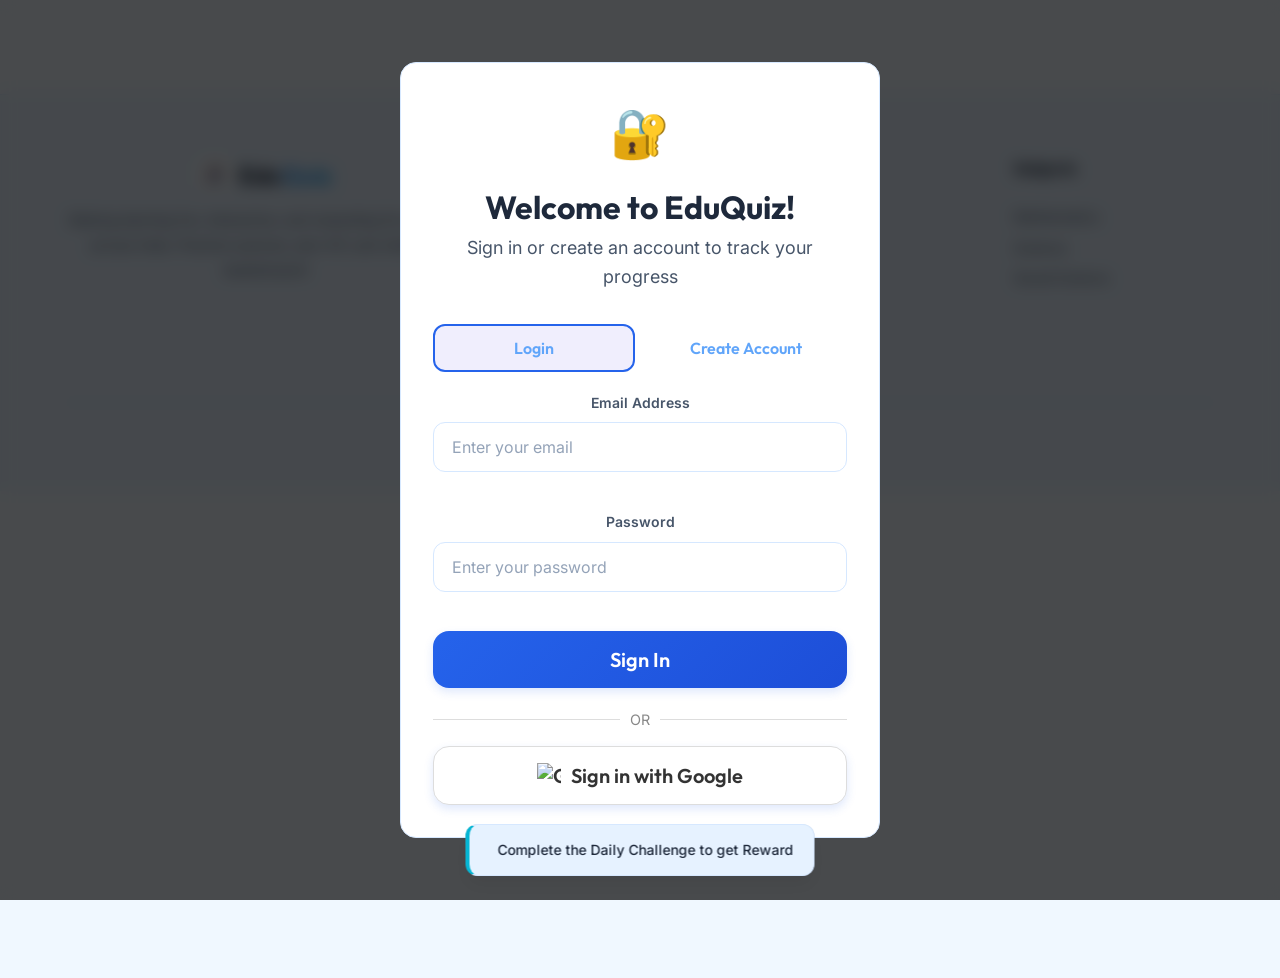
==== index.html @ 74771379 "Leaderboard Final" ====
<!DOCTYPE html>
<html lang="en">
<head>
    <meta charset="UTF-8">
    <meta name="viewport" content="width=device-width, initial-scale=1.0">
    <title>EduQuiz — Interactive Quiz for Class 6-10 Students</title>
    <meta name="description" content="Practice MCQ questions for Maths, Science, and SST for Class 6 to 10. Earn points, track progress, and compete with friends on EduQuiz!">
    <meta name="keywords" content="quiz, maths, science, sst, class 6, class 7, class 8, class 9, class 10, NCERT, CBSE, MCQ, education, students">
    <meta name="author" content="EduQuiz">
    <meta name="robots" content="index, follow">

    <!-- Open Graph -->
    <meta property="og:title" content="EduQuiz — Interactive Quiz for Class 6-10">
    <meta property="og:description" content="Practice MCQ questions, earn XP, unlock badges, and master your subjects!">
    <meta property="og:type" content="website">
    <meta property="og:url" content="https://eduquiz.app">
    <meta property="og:image" content="https://eduquiz.app/assets/og-image.png">

    <!-- Twitter Card -->
    <meta name="twitter:card" content="summary_large_image">
    <meta name="twitter:title" content="EduQuiz — Interactive Quiz for Class 6-10">
    <meta name="twitter:description" content="Practice MCQ questions, earn XP, unlock badges, and master your subjects!">

    <!-- Google Fonts -->
    <link rel="preconnect" href="https://fonts.googleapis.com">
    <link rel="preconnect" href="https://fonts.gstatic.com" crossorigin>
    <link href="https://fonts.googleapis.com/css2?family=Outfit:wght@300;400;500;600;700;800;900&family=Inter:wght@300;400;500;600;700&display=swap" rel="stylesheet">

    <!-- Styles -->
    <link rel="stylesheet" href="css/style.css">

    <!-- PWA -->
    <link rel="manifest" href="manifest.json">
    <meta name="apple-mobile-web-app-capable" content="yes">
    <meta name="apple-mobile-web-app-status-bar-style" content="default">

    <!-- Favicon & Meta -->
    <link rel="icon" type="image/png" href="assets/eduquiz_logo.png">
    <meta name="theme-color" content="#6c5ce7">
    <script src="https://unpkg.com/feather-icons"></script>

    <!-- Structured Data -->
    <script type="application/ld+json">
    {
        "@context": "https://schema.org",
        "@type": "WebApplication",
        "name": "EduQuiz",
        "description": "Interactive educational quiz platform for Class 6-10 students covering Maths, Science, and SST",
        "url": "https://eduquiz.app",
        "applicationCategory": "EducationalApplication",
        "operatingSystem": "Web",
        "audience": {
            "@type": "EducationalAudience",
            "educationalRole": "student"
        },
        "offers": {
            "@type": "Offer",
            "price": "0",
            "priceCurrency": "INR"
        }
    }
    </script>
</head>
<body>
    <!-- ===== Particle Background Canvas ===== -->
    <canvas id="particles-canvas" aria-hidden="true"></canvas>

    <!-- ===== Navbar ===== -->
    <nav class="navbar" id="navbar">
        <div class="nav-container">
            <a href="#/home" class="nav-logo" aria-label="EduQuiz Home">
                <img src="assets/eduquiz_logo.png" alt="EduQuiz Logo" class="logo-image">
                <span class="logo-text">Edu<span class="logo-highlight">Quiz</span></span>
            </a>
            <div class="nav-links" id="nav-links">
                <a href="#/home" class="nav-link active" data-route="home">
                    <i data-feather="home" class="nav-icon"></i> Home
                </a>
                <a href="#/class" class="nav-link" data-route="class">
                    <i data-feather="book" class="nav-icon"></i> Quizzes
                </a>
                <a href="#/leaderboard" class="nav-link" data-route="leaderboard">
                    <i data-feather="award" class="nav-icon"></i> Leaderboard
                </a>
                <a href="#/profile" class="nav-link" data-route="profile">
                    <span id="nav-profile-avatar" class="nav-icon" style="display:inline-flex; align-items:center; justify-content:center; width:20px; height:20px;"><i data-feather="user"></i></span> Profile
                </a>
                <a href="#/about" class="nav-link" data-route="about">
                    <i data-feather="info" class="nav-icon"></i> About
                </a>
            </div>
            <div class="nav-actions">
                <button class="sound-toggle" id="sound-toggle" aria-label="Toggle Sound" title="Toggle Sound">
                    <span class="sound-on"><i data-feather="volume-2"></i></span>
                    <span class="sound-off" style="display:none"><i data-feather="volume-x"></i></span>
                </button>
                <div class="nav-xp" id="nav-xp" title="Your XP">
                    <span class="xp-icon">XP</span>
                    <span class="xp-value" id="nav-xp-value">0</span>
                </div>
                <div class="nav-streak" id="nav-streak" title="Daily Streak">
                    <span class="streak-icon"><i data-feather="activity"></i></span>
                    <span class="streak-value" id="nav-streak-value">0</span>
                </div>
                <button class="nav-hamburger" id="nav-hamburger" aria-label="Toggle Menu">
                    <span></span><span></span><span></span>
                </button>
            </div>
        </div>
    </nav>

    <!-- ===== Ad Slot: Header Banner ===== -->
    <div class="ad-slot ad-header" id="ad-header" aria-hidden="true">
        <!-- Google AdSense header banner placeholder -->
    </div>

    <!-- ===== Main App Container ===== -->
    <main id="app" class="app-container" role="main">
        <!-- SPA pages are rendered here by the router -->
        <div class="page-loading" id="initial-loader">
            <div class="spinner"></div>
            <p>Loading EduQuiz...</p>
        </div>
    </main>

    <!-- ===== Ad Slot: Footer Banner ===== -->
    <div class="ad-slot ad-footer" id="ad-footer" aria-hidden="true">
        <!-- Google AdSense footer banner placeholder -->
    </div>

    <!-- ===== Footer ===== -->
    <footer class="footer" id="footer">
        <div class="footer-container">
            <div class="footer-grid">
                <div class="footer-section" style="display: flex; flex-direction: column; align-items: center; text-align: center;">
                    <h3 class="footer-brand" style="display: flex; align-items: center; justify-content: center; gap: 8px;">
                        <img src="assets/eduquiz_logo.png" alt="EduQuiz Logo" class="logo-image">
                        <span class="logo-text">Edu<span class="logo-highlight">Quiz</span></span>
                    </h3>
                    <p class="footer-desc">Making learning fun, interactive, and rewarding for students across India. Practice quizzes, earn XP, and climb the leaderboard!</p>
                    <div class="footer-social" style="display: none;"></div>
                </div>
                <div class="footer-section">
                    <h4>Quick Links</h4>
                    <a href="#/home">Home</a>
                    <a href="#/class">Start Quiz</a>
                    <a href="#/leaderboard">Leaderboard</a>
                    <a href="#/profile">My Profile</a>
                    <a href="#/about">About Us</a>
                </div>
                <div class="footer-section">
                    <h4>Classes</h4>
                    <a href="#/subjects/class6">Class 6</a>
                    <a href="#/subjects/class7">Class 7</a>
                    <a href="#/subjects/class8">Class 8</a>
                    <a href="#/subjects/class9">Class 9</a>
                    <a href="#/subjects/class10">Class 10</a>
                </div>
                <div class="footer-section">
                    <h4>Subjects</h4>
                    <a href="#/subjects/class8">Mathematics</a>
                    <a href="#/subjects/class8">Science</a>
                    <a href="#/subjects/class8">Social Science</a>
                </div>
            </div>
            <div class="footer-bottom">
                <p>&copy; 2026 EduQuiz. Made with <i data-feather="heart" style="width: 14px; height: 14px; vertical-align: middle; color: var(--error);"></i> for students of India.</p>
            </div>
        </div>
    </footer>

    <!-- ===== Toast Notification Container ===== -->
    <div class="toast-container" id="toast-container" aria-live="polite"></div>

    <!-- ===== Welcome Modal (first visit) ===== -->
    <div class="modal-overlay" id="welcome-modal" style="display:none" role="dialog" aria-labelledby="welcome-title">
        <div class="modal glass-card">
            <div class="modal-header">
                <span class="modal-emoji">🔐</span>
                <h2 style="margin-bottom: var(--space-sm);" id="welcome-title">Welcome to EduQuiz!</h2>
                <p class="modal-subtitle">Sign in or create an account to track your progress</p>
            </div>
            <div class="modal-form">
                <!-- Auth Tabs -->
                <div class="auth-tabs" style="display: flex; gap: 10px; margin-bottom: 20px;">
                    <button id="tab-login" class="btn btn-outline" style="flex: 1; border: 2px solid var(--primary); background: rgba(108, 92, 231, 0.1);">Login</button>
                    <button id="tab-signup" class="btn btn-outline" style="flex: 1; border: 2px solid transparent;">Create Account</button>
                </div>

                <!-- Email/Password Form -->
                <form id="email-auth-form" style="display: flex; flex-direction: column; gap: 15px; margin-bottom: 20px;">
                    <div class="input-group">
                        <label for="auth-email">Email Address</label>
                        <input type="email" id="auth-email" placeholder="Enter your email" class="input-field" required autocomplete="email">
                    </div>
                    <div class="input-group">
                        <label for="auth-password">Password</label>
                        <input type="password" id="auth-password" placeholder="Enter your password" class="input-field" required autocomplete="current-password">
                    </div>
                    <button type="submit" class="btn btn-primary btn-lg btn-glow" id="email-submit-btn">Sign In</button>
                </form>

                <div style="display: flex; align-items: center; margin: 15px 0; color: #888;">
                    <hr style="flex: 1; border: none; border-top: 1px solid #ddd;">
                    <span style="padding: 0 10px; font-size: 0.9rem;">OR</span>
                    <hr style="flex: 1; border: none; border-top: 1px solid #ddd;">
                </div>

                <button class="btn btn-primary btn-lg" id="google-signin-btn" type="button" style="display: flex; align-items: center; justify-content: center; gap: 10px; background: #fff; color: #333; border: 1px solid #ddd; width: 100%; margin: 0 auto;">
                    <img src="https://www.gstatic.com/firebasejs/ui/2.0.0/images/auth/google.svg" alt="Google Logo" style="width: 24px; height: 24px;">
                    Sign in with Google
                </button>
            </div>
        </div>
    </div>

    <!-- ===== Profile Setup Modal ===== -->
    <div class="modal-overlay" id="profile-setup-modal" style="display:none" role="dialog" aria-labelledby="setup-title">
        <div class="modal glass-card">
            <div class="modal-header">
                <span class="modal-emoji" id="setup-avatar-preview">👤</span>
                <h2 style="margin-bottom: var(--space-sm);" id="setup-title">Complete Your Profile</h2>
                <p class="modal-subtitle">Just a few more details to get started</p>
            </div>
            <div class="modal-form">
                <div class="input-group">
                    <label for="setup-username-input">Your Name</label>
                    <input type="text" id="setup-username-input" placeholder="Enter your name..." maxlength="20" class="input-field" autocomplete="off">
                </div>
                <div class="input-group">
                    <label>Choose Your Avatar</label>
                    <div class="avatar-selector" id="setup-avatar-selector">
                        <button class="avatar-option selected" data-avatar="google" type="button" id="google-avatar-btn" title="Use Google Photo">G</button>
                        <button class="avatar-option" data-avatar="🦁" type="button">🦁</button>
                        <button class="avatar-option" data-avatar="🦊" type="button">🦊</button>
                        <button class="avatar-option" data-avatar="🦉" type="button">🦉</button>
                        <button class="avatar-option" data-avatar="🐼" type="button">🐼</button>
                        <button class="avatar-option" data-avatar="🐯" type="button">🐯</button>
                        <button class="avatar-option" data-avatar="🦅" type="button">🦅</button>
                        <button class="avatar-option" data-avatar="🚀" type="button">🚀</button>
                        <button class="avatar-option" data-avatar="💎" type="button">💎</button>
                    </div>
                </div>
                <div class="input-group">
                    <label for="setup-class-select">Select Your Class</label>
                    <select id="setup-class-select" class="input-field">
                        <option value="6">Class 6</option>
                        <option value="7">Class 7</option>
                        <option value="8" selected>Class 8</option>
                        <option value="9">Class 9</option>
                        <option value="10">Class 10</option>
                    </select>
                </div>
                <button class="btn btn-primary btn-lg btn-glow" id="setup-start-btn" type="button">
                    Let's Go!
                </button>
            </div>
        </div>
    </div>

    <!-- ===== Confetti Canvas ===== -->
    <canvas id="confetti-canvas" aria-hidden="true"></canvas>

    <!-- ===== Firebase Compat Libraries ===== -->
    <script src="https://www.gstatic.com/firebasejs/10.12.2/firebase-app-compat.js"></script>
    <script src="https://www.gstatic.com/firebasejs/10.12.2/firebase-auth-compat.js"></script>
    <script src="https://www.gstatic.com/firebasejs/10.12.2/firebase-firestore-compat.js"></script>

    <!-- ===== JavaScript Scripts (order matters for dependencies) ===== -->
    <script src="js/firebase-config.js"></script>
    <script src="js/auth.js"></script>
    <script src="js/firebase-db.js"></script>
    <script src="js/storage.js"></script>
    <script src="js/ui-utils.js"></script>
    <script src="js/gamification.js"></script>
    <script src="js/quiz-engine.js"></script>
    <script src="js/share.js"></script>
    <script src="js/router.js"></script>
    <script src="js/pages/home.js"></script>
    <script src="js/pages/class-select.js"></script>
    <script src="js/pages/subject-select.js"></script>
    <script src="js/pages/quiz.js"></script>
    <script src="js/pages/result.js"></script>
    <script src="js/pages/leaderboard.js"></script>
    <script src="js/pages/profile.js"></script>
    <script src="js/pages/about.js"></script>
    <script src="js/app.js"></script>
</body>
</html>
---- css/style.css ----
/* ================================================================
   EDUQUIZ — Complete Design System
   Dark Futuristic × Colorful Educational Theme
   Duolingo × Kahoot × Modern Gaming UI
   ================================================================ */

/* ---------------------------------------------------------------
   1. DESIGN TOKENS (Custom Properties)
   --------------------------------------------------------------- */
:root {
    /* Background */
    --bg-primary: #f0f8ff; /* AliceBlue / Light Blue */
    --bg-secondary: #e6f2ff;
    --bg-tertiary: #cce0ff;
    --bg-card: #ffffff;
    --bg-card-hover: #f7fbff;
    --bg-glass: #ffffff; /* Removed transparency for better performance */
    --bg-glass-border: #d6e8ff;

    /* Primary Colors */
    --primary: #2563eb;
    --primary-light: #60a5fa;
    --primary-dark: #1d4ed8;
    --primary-glow: rgba(37, 99, 235, 0.15);

    /* Secondary */
    --secondary: #0ea5e9;
    --secondary-light: #38bdf8;
    --secondary-dark: #0369a1;
    --secondary-glow: rgba(14, 165, 233, 0.15);

    /* Accent Colors */
    --success: #10b981;
    --success-light: #34d399;
    --success-glow: rgba(16, 185, 129, 0.15);
    --error: #ef4444;
    --error-light: #f87171;
    --error-glow: rgba(239, 68, 68, 0.15);
    --warning: #f59e0b;
    --warning-light: #fbbf24;
    --warning-glow: rgba(245, 158, 11, 0.15);
    --info: #06b6d4;
    --info-light: #22d3ee;

    /* Subject Colors */
    --maths-color: #2563eb;
    --maths-gradient: linear-gradient(135deg, #1d4ed8, #60a5fa);
    --science-color: #10b981;
    --science-gradient: linear-gradient(135deg, #047857, #34d399);
    --sst-color: #f59e0b;
    --sst-gradient: linear-gradient(135deg, #b45309, #fbbf24);

    /* Class Gradients */
    --class6-gradient: linear-gradient(135deg, #ef4444, #f87171);
    --class7-gradient: linear-gradient(135deg, #f59e0b, #fbbf24);
    --class8-gradient: linear-gradient(135deg, #10b981, #34d399);
    --class9-gradient: linear-gradient(135deg, #0ea5e9, #38bdf8);
    --class10-gradient: linear-gradient(135deg, #2563eb, #60a5fa);

    /* Text */
    --text-primary: #1e293b;
    --text-secondary: #475569;
    --text-muted: #94a3b8;
    --text-dark: #0f172a;

    /* Typography */
    --font-heading: 'Outfit', sans-serif;
    --font-body: 'Inter', sans-serif;
    --fs-xs: 0.75rem;
    --fs-sm: 0.875rem;
    --fs-base: 1rem;
    --fs-md: 1.125rem;
    --fs-lg: 1.25rem;
    --fs-xl: 1.5rem;
    --fs-2xl: 2rem;
    --fs-3xl: 2.5rem;
    --fs-4xl: 3.5rem;
    --fs-5xl: 4.5rem;

    /* Spacing */
    --space-xs: 0.25rem;
    --space-sm: 0.5rem;
    --space-md: 1rem;
    --space-lg: 1.5rem;
    --space-xl: 2rem;
    --space-2xl: 3rem;
    --space-3xl: 4rem;
    --space-4xl: 6rem;

    /* Border Radius */
    --radius-sm: 8px;
    --radius-md: 12px;
    --radius-lg: 16px;
    --radius-xl: 24px;
    --radius-full: 9999px;

    /* Shadows */
    --shadow-sm: 0 1px 2px rgba(0, 0, 0, 0.05);
    --shadow-md: 0 4px 6px -1px rgba(0, 0, 0, 0.05);
    --shadow-lg: 0 10px 15px -3px rgba(0, 0, 0, 0.05);
    --shadow-xl: 0 20px 25px -5px rgba(0, 0, 0, 0.05);
    --shadow-glow-primary: 0 4px 10px var(--primary-glow);
    --shadow-glow-secondary: 0 4px 10px var(--secondary-glow);
    --shadow-glow-success: 0 4px 10px var(--success-glow);
    --shadow-glow-error: 0 4px 10px var(--error-glow);

    /* Transitions */
    --transition-fast: 0.1s ease;
    --transition-base: 0.2s ease;
    --transition-slow: 0.3s ease;
    --transition-spring: 0.2s ease;

    /* Z-indexes */
    --z-particles: 0;
    --z-content: 1;
    --z-navbar: 100;
    --z-modal: 200;
    --z-toast: 300;
    --z-confetti: 400;

    /* Layout */
    --navbar-height: 70px;
    --max-width: 1200px;
    --max-width-narrow: 800px;
}

/* ---------------------------------------------------------------
   2. RESET & BASE
   --------------------------------------------------------------- */
*,
*::before,
*::after {
    margin: 0;
    padding: 0;
    box-sizing: border-box;
}

html {
    scroll-behavior: smooth;
    -webkit-text-size-adjust: 100%;
}

body {
    font-family: var(--font-body);
    font-size: var(--fs-base);
    line-height: 1.6;
    color: var(--text-primary);
    background: var(--bg-primary);
    min-height: 100vh;
    overflow-x: hidden;
    -webkit-font-smoothing: antialiased;
    -moz-osx-font-smoothing: grayscale;
}

a {
    text-decoration: none;
    color: inherit;
    transition: color var(--transition-fast);
}

button {
    font-family: var(--font-body);
    cursor: pointer;
    border: none;
    background: none;
    outline: none;
    color: inherit;
}

img {
    max-width: 100%;
    display: block;
}

svg.feather {
    width: 32px;
    height: 32px;
    vertical-align: middle;
}

/* --- COLORFUL FEATHER ICONS --- */
/* Subject Icons */
svg.feather-pen-tool { stroke: var(--maths-color); }
svg.feather-search { stroke: var(--science-color); }
svg.feather-globe { stroke: var(--sst-color); }

/* Common UI Icons */
svg.feather-award, svg.feather-star, svg.feather-zap, svg.feather-alert-triangle, svg.feather-hexagon { stroke: var(--warning); }
svg.feather-target, svg.feather-x-circle { stroke: var(--error); }
svg.feather-check-circle, svg.feather-activity, svg.feather-smartphone, svg.feather-thumbs-up { stroke: var(--success); }
svg.feather-book, svg.feather-book-open, svg.feather-user, svg.feather-download, svg.feather-edit, svg.feather-home { stroke: var(--primary); }
svg.feather-info, svg.feather-send, svg.feather-share, svg.feather-share-2 { stroke: var(--info); }
svg.feather-refresh-cw, svg.feather-bar-chart-2, svg.feather-trending-up, svg.feather-clipboard { stroke: var(--secondary); }

/* Exceptions: Inherit color where required (buttons, active states) */
.btn svg.feather,
.share-btn svg.feather,
.nav-link.active svg.feather,
.nav-xp svg.feather,
.nav-streak svg.feather {
    stroke: currentColor !important;
}

ul, ol {
    list-style: none;
}

input, select, textarea {
    font-family: var(--font-body);
    font-size: var(--fs-base);
}

/* ---------------------------------------------------------------
   3. TYPOGRAPHY
   --------------------------------------------------------------- */
h1, h2, h3, h4, h5, h6 {
    font-family: var(--font-heading);
    font-weight: 700;
    line-height: 1.2;
    color: var(--text-primary);
}

h1 { font-size: var(--fs-4xl); }
h2 { font-size: var(--fs-3xl); }
h3 { font-size: var(--fs-2xl); }
h4 { font-size: var(--fs-xl); }
h5 { font-size: var(--fs-lg); }

.text-gradient {
    background: linear-gradient(135deg, var(--primary-light), var(--secondary));
    -webkit-background-clip: text;
    -webkit-text-fill-color: transparent;
    background-clip: text;
}

.text-center { text-align: center; }
.text-muted { color: var(--text-muted); }
.text-secondary { color: var(--text-secondary); }

/* ---------------------------------------------------------------
   4. LAYOUT UTILITIES
   --------------------------------------------------------------- */
.container {
    width: 100%;
    max-width: var(--max-width);
    margin: 0 auto;
    padding: 0 var(--space-lg);
}

.container-narrow {
    max-width: var(--max-width-narrow);
}

.section {
    padding: var(--space-4xl) 0;
}

.grid {
    display: grid;
    gap: var(--space-lg);
}

.flex-center {
    display: flex;
    align-items: center;
    justify-content: center;
}

.flex-between {
    display: flex;
    align-items: center;
    justify-content: space-between;
}

/* ---------------------------------------------------------------
   5. CUSTOM SCROLLBAR
   --------------------------------------------------------------- */
::-webkit-scrollbar {
    width: 8px;
}

::-webkit-scrollbar-track {
    background: var(--bg-primary);
}

::-webkit-scrollbar-thumb {
    background: var(--bg-tertiary);
    border-radius: var(--radius-full);
}

::-webkit-scrollbar-thumb:hover {
    background: var(--primary);
}

/* ---------------------------------------------------------------
   6. PARTICLES CANVAS
   --------------------------------------------------------------- */
#particles-canvas {
    position: fixed;
    top: 0;
    left: 0;
    width: 100%;
    height: 100%;
    z-index: var(--z-particles);
    pointer-events: none;
}

/* ---------------------------------------------------------------
   7. CONFETTI CANVAS
   --------------------------------------------------------------- */
#confetti-canvas {
    position: fixed;
    top: 0;
    left: 0;
    width: 100%;
    height: 100%;
    z-index: var(--z-confetti);
    pointer-events: none;
}

/* ---------------------------------------------------------------
   8. NAVBAR
   --------------------------------------------------------------- */
.navbar {
    position: fixed;
    top: 0;
    left: 0;
    right: 0;
    height: var(--navbar-height);
    background: var(--bg-card);
    border-bottom: 1px solid var(--bg-glass-border);
    z-index: var(--z-navbar);
    transition: transform var(--transition-base), background var(--transition-base);
}

.navbar.hidden {
    transform: translateY(-100%);
}

.nav-container {
    max-width: var(--max-width);
    margin: 0 auto;
    padding: 0 var(--space-lg);
    height: 100%;
    display: flex;
    align-items: center;
    justify-content: space-between;
}

.nav-logo {
    display: flex;
    align-items: center;
    gap: var(--space-sm);
    font-family: var(--font-heading);
    font-size: var(--fs-xl);
    font-weight: 800;
    transition: transform var(--transition-spring);
}

.nav-logo:hover {
    transform: scale(1.05);
}

.logo-image {
    width: 32px;
    height: 32px;
    object-fit: contain;
    border-radius: 8px;
}

.logo-highlight {
    background: linear-gradient(135deg, var(--primary-light), var(--secondary));
    -webkit-background-clip: text;
    -webkit-text-fill-color: transparent;
    background-clip: text;
}

.nav-links {
    display: flex;
    gap: var(--space-xs);
}

.nav-link {
    display: flex;
    align-items: center;
    gap: var(--space-xs);
    padding: var(--space-sm) var(--space-md);
    border-radius: var(--radius-md);
    font-weight: 500;
    font-size: var(--fs-sm);
    color: var(--text-secondary);
    transition: all var(--transition-base);
    position: relative;
}

.nav-link:hover {
    color: var(--text-primary);
    background: var(--bg-card);
}

.nav-link.active {
    color: var(--primary-light);
    background: rgba(108, 92, 231, 0.15);
}

.nav-link.active::after {
    content: '';
    position: absolute;
    bottom: -2px;
    left: 0;
    width: 100%;
    height: 3px;
    background: var(--primary);
    border-radius: var(--radius-full);
}

.nav-icon {
    font-size: 1.1rem;
}

.nav-actions {
    display: flex;
    align-items: center;
    gap: var(--space-sm);
}

.sound-toggle {
    width: 40px;
    height: 40px;
    border-radius: var(--radius-md);
    display: flex;
    align-items: center;
    justify-content: center;
    font-size: 1.2rem;
    transition: all var(--transition-base);
    background: var(--bg-card);
}

.sound-toggle:hover {
    background: var(--bg-card-hover);
    transform: scale(1.1);
}

.nav-xp,
.nav-streak {
    display: flex;
    align-items: center;
    gap: 4px;
    padding: 6px 12px;
    border-radius: var(--radius-full);
    background: var(--bg-card);
    font-size: var(--fs-sm);
    font-weight: 600;
}

.nav-xp {
    border: 1px solid rgba(108, 92, 231, 0.3);
    color: var(--primary-light);
}

.nav-streak {
    border: 1px solid rgba(255, 107, 107, 0.3);
    color: var(--warning);
}

.xp-icon, .streak-icon {
    font-size: 1rem;
}

/* Hamburger */
.nav-hamburger {
    display: none;
    flex-direction: column;
    gap: 5px;
    width: 30px;
    height: 30px;
    justify-content: center;
    align-items: center;
    z-index: 110;
}

.nav-hamburger span {
    display: block;
    width: 24px;
    height: 2px;
    background: var(--text-primary);
    border-radius: 2px;
    transition: all var(--transition-base);
}

.nav-hamburger.active span:nth-child(1) {
    transform: rotate(45deg) translate(5px, 5px);
}

.nav-hamburger.active span:nth-child(2) {
    opacity: 0;
}

.nav-hamburger.active span:nth-child(3) {
    transform: rotate(-45deg) translate(5px, -5px);
}

/* ---------------------------------------------------------------
   9. GLASS CARD COMPONENT
   --------------------------------------------------------------- */
.glass-card {
    background: var(--bg-glass);
    border: 1px solid var(--bg-glass-border);
    border-radius: var(--radius-lg);
    padding: var(--space-xl);
    transition: all var(--transition-base);
}

.glass-card:hover {
    background: var(--bg-card-hover);
    border-color: rgba(255, 255, 255, 0.15);
}

.glass-card-static {
    background: var(--bg-glass);
    border: 1px solid var(--bg-glass-border);
    border-radius: var(--radius-lg);
    padding: var(--space-xl);
}

/* ---------------------------------------------------------------
   10. BUTTONS
   --------------------------------------------------------------- */
.btn {
    display: inline-flex;
    align-items: center;
    justify-content: center;
    gap: var(--space-sm);
    padding: 12px 28px;
    border-radius: var(--radius-md);
    font-family: var(--font-heading);
    font-weight: 600;
    font-size: var(--fs-base);
    cursor: pointer;
    transition: all var(--transition-base);
    position: relative;
    overflow: hidden;
    border: none;
    outline: none;
    text-align: center;
    white-space: nowrap;
}

.btn::after {
    content: '';
    position: absolute;
    inset: 0;
    background: radial-gradient(circle at var(--ripple-x, 50%) var(--ripple-y, 50%), rgba(255,255,255,0.3) 0%, transparent 60%);
    opacity: 0;
    transition: opacity 0.5s;
}

.btn:active::after {
    opacity: 1;
    transition: opacity 0s;
}

.btn-primary {
    background: linear-gradient(135deg, var(--primary), var(--primary-dark));
    color: white;
    box-shadow: var(--shadow-glow-primary);
}

.btn-primary:hover {
    transform: translateY(-2px);
    box-shadow: 0 0 30px var(--primary-glow);
}

.btn-primary:active {
    transform: translateY(0);
}

.btn-secondary {
    background: linear-gradient(135deg, var(--secondary), var(--secondary-dark));
    color: var(--text-dark);
    box-shadow: var(--shadow-glow-secondary);
}

.btn-secondary:hover {
    transform: translateY(-2px);
    box-shadow: 0 0 30px var(--secondary-glow);
}

.btn-success {
    background: linear-gradient(135deg, var(--success), #00a383);
    color: white;
    box-shadow: var(--shadow-glow-success);
}

.btn-success:hover {
    transform: translateY(-2px);
    box-shadow: 0 0 30px var(--success-glow);
}

.btn-error {
    background: linear-gradient(135deg, var(--error), #e05555);
    color: white;
}

.btn-ghost {
    background: var(--bg-card);
    color: var(--text-primary);
    border: 1px solid var(--bg-glass-border);
}

.btn-ghost:hover {
    background: var(--bg-card-hover);
    border-color: rgba(255, 255, 255, 0.2);
    transform: translateY(-2px);
}

.btn-outline {
    background: transparent;
    color: var(--primary-light);
    border: 2px solid var(--primary);
}

.btn-outline:hover {
    background: rgba(108, 92, 231, 0.15);
    transform: translateY(-2px);
}

.btn-lg {
    padding: 16px 36px;
    font-size: var(--fs-lg);
    border-radius: var(--radius-lg);
}

.btn-sm {
    padding: 8px 16px;
    font-size: var(--fs-sm);
    border-radius: var(--radius-sm);
}

.btn-icon {
    width: 44px;
    height: 44px;
    padding: 0;
    border-radius: var(--radius-md);
    font-size: 1.2rem;
}

.btn-glow {
    /* Removed animation for better performance */
}

.btn-block {
    width: 100%;
}

.btn:disabled {
    opacity: 0.5;
    cursor: not-allowed;
    transform: none !important;
}

/* ---------------------------------------------------------------
   11. INPUT FIELDS
   --------------------------------------------------------------- */
.input-field {
    width: 100%;
    padding: 14px 18px;
    background: var(--bg-card);
    border: 1px solid var(--bg-glass-border);
    border-radius: var(--radius-md);
    color: var(--text-primary);
    font-size: var(--fs-base);
    transition: all var(--transition-base);
    outline: none;
}

.input-field:focus {
    border-color: var(--primary);
    box-shadow: 0 0 0 3px rgba(108, 92, 231, 0.2);
    background: var(--bg-card-hover);
}

.input-field::placeholder {
    color: var(--text-muted);
}

.input-group {
    margin-bottom: var(--space-lg);
}

.input-group label {
    display: block;
    margin-bottom: var(--space-sm);
    font-weight: 600;
    font-size: var(--fs-sm);
    color: var(--text-secondary);
}

select.input-field {
    appearance: none;
    background-image: url("data:image/svg+xml,%3Csvg xmlns='http://www.w3.org/2000/svg' width='12' height='12' viewBox='0 0 12 12'%3E%3Cpath fill='%23ffffff80' d='M6 8L1 3h10z'/%3E%3C/svg%3E");
    background-repeat: no-repeat;
    background-position: right 14px center;
    padding-right: 40px;
    cursor: pointer;
}

select.input-field option {
    background: var(--bg-secondary);
    color: var(--text-primary);
}

/* ---------------------------------------------------------------
   12. BADGES & CHIPS
   --------------------------------------------------------------- */
.badge {
    display: inline-flex;
    align-items: center;
    gap: 4px;
    padding: 4px 12px;
    border-radius: var(--radius-full);
    font-size: var(--fs-xs);
    font-weight: 600;
    text-transform: uppercase;
    letter-spacing: 0.5px;
}

.badge-primary {
    background: rgba(108, 92, 231, 0.2);
    color: var(--primary-light);
    border: 1px solid rgba(108, 92, 231, 0.3);
}

.badge-success {
    background: rgba(0, 184, 148, 0.2);
    color: var(--success-light);
    border: 1px solid rgba(0, 184, 148, 0.3);
}

.badge-warning {
    background: rgba(253, 203, 110, 0.2);
    color: var(--warning);
    border: 1px solid rgba(253, 203, 110, 0.3);
}

.badge-error {
    background: rgba(255, 107, 107, 0.2);
    color: var(--error-light);
    border: 1px solid rgba(255, 107, 107, 0.3);
}

.chip {
    display: inline-flex;
    align-items: center;
    gap: 6px;
    padding: 6px 14px;
    border-radius: var(--radius-full);
    font-size: var(--fs-sm);
    background: var(--bg-card);
    border: 1px solid var(--bg-glass-border);
}

/* ---------------------------------------------------------------
   13. PROGRESS BAR
   --------------------------------------------------------------- */
.progress-bar {
    width: 100%;
    height: 8px;
    background: var(--bg-card);
    border-radius: var(--radius-full);
    overflow: hidden;
    position: relative;
}

.progress-fill {
    height: 100%;
    border-radius: var(--radius-full);
    background: linear-gradient(90deg, var(--primary), var(--secondary));
    transition: width 0.5s cubic-bezier(0.4, 0, 0.2, 1);
    position: relative;
}

.progress-fill::after {
    content: '';
    position: absolute;
    top: 0;
    left: 0;
    right: 0;
    bottom: 0;
    background: linear-gradient(90deg, transparent, rgba(255,255,255,0.3), transparent);
    animation: shimmer 2s ease-in-out infinite;
}

.progress-bar-lg {
    height: 12px;
}

.progress-bar-xl {
    height: 16px;
}

/* ---------------------------------------------------------------
   14. MODAL
   --------------------------------------------------------------- */
.modal-overlay {
    position: fixed;
    inset: 0;
    background: rgba(0, 0, 0, 0.7);
    backdrop-filter: blur(8px);
    display: flex;
    align-items: center;
    justify-content: center;
    z-index: var(--z-modal);
    padding: var(--space-lg);
    animation: fadeIn 0.3s ease;
}

.modal {
    width: 100%;
    max-width: 480px;
    max-height: 90vh;
    overflow-y: auto;
    text-align: center;
    animation: slideUp 0.4s cubic-bezier(0.175, 0.885, 0.32, 1.275);
}

.modal-header {
    margin-bottom: var(--space-xl);
}

.modal-emoji {
    font-size: 3rem;
    display: block;
    margin-bottom: var(--space-md);
    animation: bounce 1s ease-in-out;
}

.modal h2 {
    font-size: var(--fs-2xl);
    margin-bottom: var(--space-sm);
}

.modal-subtitle {
    color: var(--text-secondary);
    font-size: var(--fs-md);
}

.avatar-selector {
    display: flex;
    flex-wrap: wrap;
    justify-content: center;
    gap: var(--space-sm);
    margin-bottom: var(--space-lg);
}

.avatar-option {
    width: 60px;
    height: 60px;
    font-size: 2rem;
    font-weight: 600;
    border-radius: var(--radius-full);
    background: var(--bg-card);
    border: 2px solid transparent;
    display: flex;
    align-items: center;
    justify-content: center;
    transition: all var(--transition-base);
    cursor: pointer;
}

.avatar-option:hover {
    background: var(--bg-card-hover);
    transform: scale(1.1);
}

.avatar-option.selected {
    border-color: var(--primary);
    background: rgba(108, 92, 231, 0.2);
    box-shadow: var(--shadow-glow-primary);
}

/* ---------------------------------------------------------------
   15. TOAST NOTIFICATIONS
   --------------------------------------------------------------- */
.toast-container {
    position: fixed;
    bottom: 24px;
    left: 50%;
    transform: translateX(-50%);
    z-index: var(--z-toast);
    display: flex;
    flex-direction: column;
    gap: var(--space-sm);
    pointer-events: none;
    align-items: center;
}

.toast {
    display: flex;
    align-items: center;
    gap: var(--space-sm);
    padding: 14px 20px;
    border-radius: var(--radius-md);
    background: var(--bg-secondary);
    backdrop-filter: blur(16px);
    border: 1px solid var(--bg-glass-border);
    box-shadow: var(--shadow-lg);
    font-weight: 500;
    min-width: 280px;
    max-width: 400px;
    pointer-events: auto;
    animation: slideInBottom 0.4s cubic-bezier(0.175, 0.885, 0.32, 1.275);
}

.toast.toast-exit {
    animation: slideOutBottom 0.3s ease forwards;
}

@keyframes slideInBottom {
    from {
        transform: translateY(100%);
        opacity: 0;
    }
    to {
        transform: translateY(0);
        opacity: 1;
    }
}

@keyframes slideOutBottom {
    from {
        transform: translateY(0);
        opacity: 1;
    }
    to {
        transform: translateY(100%);
        opacity: 0;
    }
}

.toast-success { border-left: 4px solid var(--success); }
.toast-error { border-left: 4px solid var(--error); }
.toast-warning { border-left: 4px solid var(--warning); }
.toast-info { border-left: 4px solid var(--info); }

.toast-icon {
    font-size: 1.3rem;
    flex-shrink: 0;
}

.toast-message {
    flex: 1;
    font-size: var(--fs-sm);
}

/* ---------------------------------------------------------------
   16. AD SLOTS
   --------------------------------------------------------------- */
.ad-slot {
    width: 100%;
    max-width: var(--max-width);
    margin: 0 auto;
    text-align: center;
    min-height: 0;
    overflow: hidden;
    position: relative;
    z-index: var(--z-content);
}

.ad-header {
    margin-top: calc(var(--navbar-height) + 8px);
    padding: 0 var(--space-lg);
}

.ad-footer {
    padding: 0 var(--space-lg);
    margin-bottom: var(--space-md);
}

.ad-sidebar {
    position: sticky;
    top: calc(var(--navbar-height) + 16px);
}

.ad-in-content {
    margin: var(--space-xl) auto;
    padding: 0 var(--space-lg);
}

/* ---------------------------------------------------------------
   17. FOOTER
   --------------------------------------------------------------- */
.footer {
    background: var(--bg-secondary);
    border-top: 1px solid var(--bg-glass-border);
    padding: var(--space-3xl) 0 var(--space-xl);
    position: relative;
    z-index: var(--z-content);
}

.footer-container {
    max-width: var(--max-width);
    margin: 0 auto;
    padding: 0 var(--space-lg);
}

.footer-grid {
    display: grid;
    grid-template-columns: 2fr 1fr 1fr 1fr;
    gap: var(--space-2xl);
    margin-bottom: var(--space-2xl);
}

.footer-brand {
    font-family: var(--font-heading);
    font-size: var(--fs-xl);
    margin-bottom: var(--space-md);
}

.footer-desc {
    color: var(--text-secondary);
    font-size: var(--fs-sm);
    line-height: 1.8;
    margin-bottom: var(--space-lg);
}

.footer-social {
    display: flex;
    gap: var(--space-sm);
}

.social-link {
    width: 40px;
    height: 40px;
    border-radius: var(--radius-md);
    background: var(--bg-card);
    display: flex;
    align-items: center;
    justify-content: center;
    font-size: 1.2rem;
    transition: all var(--transition-base);
}

.social-link:hover {
    background: var(--bg-card-hover);
    transform: translateY(-3px);
}

.footer-section h4 {
    font-size: var(--fs-base);
    margin-bottom: var(--space-lg);
    color: var(--text-primary);
}

.footer-section a {
    display: block;
    color: var(--text-secondary);
    font-size: var(--fs-sm);
    padding: 4px 0;
    transition: color var(--transition-fast);
}

.footer-section a:hover {
    color: var(--primary-light);
}

.footer-bottom {
    border-top: 1px solid var(--bg-glass-border);
    padding-top: var(--space-xl);
    text-align: center;
    color: var(--text-muted);
    font-size: var(--fs-sm);
}

/* ---------------------------------------------------------------
   18. SPINNER / LOADING
   --------------------------------------------------------------- */
.page-loading {
    display: flex;
    flex-direction: column;
    align-items: center;
    justify-content: center;
    min-height: 60vh;
    gap: var(--space-lg);
    color: var(--text-secondary);
}

.spinner {
    width: 48px;
    height: 48px;
    border: 3px solid var(--bg-card);
    border-top-color: var(--primary);
    border-radius: 50%;
    animation: spin 0.8s linear infinite;
}

/* ---------------------------------------------------------------
   19. PAGE TRANSITIONS
   --------------------------------------------------------------- */
.app-container {
    min-height: calc(100vh - var(--navbar-height));
    padding-top: var(--navbar-height);
    position: relative;
    z-index: var(--z-content);
}

.page {
    animation: pageEnter 0.4s ease;
}

.page-exit {
    animation: pageExit 0.2s ease forwards;
}

/* ---------------------------------------------------------------
   20. HOME PAGE
   --------------------------------------------------------------- */

/* Hero Section */
.hero {
    position: relative;
    padding: var(--space-4xl) 0;
    text-align: center;
    overflow: hidden;
}

.hero-content {
    max-width: 700px;
    margin: 0 auto;
    position: relative;
    z-index: 2;
}

.hero-badge {
    display: inline-flex;
    align-items: center;
    gap: var(--space-sm);
    padding: 8px 20px;
    background: rgba(108, 92, 231, 0.15);
    border: 1px solid rgba(108, 92, 231, 0.3);
    border-radius: var(--radius-full);
    font-size: var(--fs-sm);
    font-weight: 500;
    color: var(--primary-light);
    margin-bottom: var(--space-xl);
    animation: fadeInDown 0.6s ease;
}

.hero h1 {
    font-size: var(--fs-5xl);
    font-weight: 900;
    line-height: 1.1;
    margin-bottom: var(--space-lg);
    animation: fadeInUp 0.6s ease 0.1s both;
}

.hero-tagline {
    font-size: var(--fs-lg);
    color: var(--text-secondary);
    margin-bottom: var(--space-2xl);
    line-height: 1.6;
    animation: fadeInUp 0.6s ease 0.2s both;
}

.hero-actions {
    display: flex;
    align-items: center;
    justify-content: center;
    gap: var(--space-md);
    margin-bottom: var(--space-3xl);
    animation: fadeInUp 0.6s ease 0.3s both;
    flex-wrap: wrap;
}

.hero-glow {
    position: absolute;
    width: 500px;
    height: 500px;
    border-radius: 50%;
    filter: blur(120px);
    opacity: 0.15;
    pointer-events: none;
}

.hero-glow-1 {
    background: var(--primary);
    top: -100px;
    right: -100px;
}

.hero-glow-2 {
    background: var(--secondary);
    bottom: -100px;
    left: -100px;
}

/* Stats Section */
.stats-section {
    padding: var(--space-2xl) 0;
}

.stats-grid {
    display: grid;
    grid-template-columns: repeat(4, 1fr);
    gap: var(--space-lg);
}

.stat-card {
    text-align: center;
    padding: var(--space-xl);
}

.stat-icon {
    font-size: 2.5rem;
    margin-bottom: var(--space-md);
    display: block;
}

.stat-value {
    font-family: var(--font-heading);
    font-size: var(--fs-3xl);
    font-weight: 800;
    margin-bottom: var(--space-xs);
}

.stat-label {
    color: var(--text-secondary);
    font-size: var(--fs-sm);
}

/* Feature Cards */
.features-section {
    padding: var(--space-3xl) 0;
}

.section-header {
    text-align: center;
    margin-bottom: var(--space-2xl);
}

.section-header h2 {
    margin-bottom: var(--space-sm);
}

.section-header p {
    color: var(--text-secondary);
    font-size: var(--fs-md);
    max-width: 600px;
    margin: 0 auto;
}

.features-grid {
    display: grid;
    grid-template-columns: repeat(3, 1fr);
    gap: var(--space-lg);
}

.feature-card {
    text-align: center;
    padding: var(--space-2xl) var(--space-xl);
    cursor: pointer;
}

.feature-card:hover {
    transform: translateY(-8px);
    box-shadow: var(--shadow-lg);
}

.feature-icon {
    font-size: 3rem;
    margin-bottom: var(--space-lg);
    display: block;
    animation: float 4s ease-in-out infinite;
}

.feature-card:nth-child(2) .feature-icon { animation-delay: 0.5s; }
.feature-card:nth-child(3) .feature-icon { animation-delay: 1s; }

.feature-title {
    font-family: var(--font-heading);
    font-size: var(--fs-lg);
    font-weight: 700;
    margin-bottom: var(--space-sm);
}

.feature-desc {
    color: var(--text-secondary);
    font-size: var(--fs-sm);
    line-height: 1.7;
}

/* Subject Preview Cards */
.subjects-preview {
    padding: var(--space-3xl) 0;
}

.subjects-grid {
    display: grid;
    grid-template-columns: repeat(3, 1fr);
    gap: var(--space-lg);
}

.subject-preview-card {
    position: relative;
    overflow: hidden;
    cursor: pointer;
    padding: var(--space-2xl);
    text-align: center;
}

.subject-preview-card:hover {
    transform: translateY(-8px) scale(1.02);
}

.subject-preview-card::before {
    content: '';
    position: absolute;
    top: 0;
    left: 0;
    right: 0;
    height: 4px;
    border-radius: var(--radius-lg) var(--radius-lg) 0 0;
}

.subject-maths::before { background: var(--maths-gradient); }
.subject-science::before { background: var(--science-gradient); }
.subject-sst::before { background: var(--sst-gradient); }

.subject-emoji {
    font-size: 3.5rem;
    margin-bottom: var(--space-md);
    display: block;
}

.subject-name {
    font-family: var(--font-heading);
    font-size: var(--fs-xl);
    font-weight: 700;
    margin-bottom: var(--space-sm);
}

.subject-info {
    color: var(--text-secondary);
    font-size: var(--fs-sm);
}

/* Daily Challenge */
.daily-challenge {
    padding: var(--space-3xl) 0;
}

.challenge-card {
    position: relative;
    overflow: hidden;
    padding: var(--space-2xl);
    background: linear-gradient(135deg, rgba(108, 92, 231, 0.15), rgba(0, 206, 201, 0.15));
    border: 1px solid rgba(108, 92, 231, 0.2);
}

.challenge-card::before {
    content: '';
    position: absolute;
    top: -50%;
    right: -20%;
    width: 300px;
    height: 300px;
    background: var(--primary);
    border-radius: 50%;
    filter: blur(100px);
    opacity: 0.1;
}

.challenge-content {
    display: flex;
    align-items: center;
    justify-content: space-between;
    gap: var(--space-xl);
    position: relative;
    z-index: 2;
    flex-wrap: wrap;
}

.challenge-info h3 {
    font-size: var(--fs-2xl);
    margin-bottom: var(--space-sm);
}

.challenge-info p {
    color: var(--text-secondary);
}

.challenge-timer {
    font-family: var(--font-heading);
    font-weight: 600;
    color: var(--warning);
    margin-top: var(--space-sm);
    font-size: var(--fs-sm);
}

/* CTA Section */
.cta-section {
    padding: var(--space-4xl) 0;
    text-align: center;
}

.cta-card {
    max-width: 700px;
    margin: 0 auto;
    padding: var(--space-3xl);
    background: linear-gradient(135deg, rgba(108, 92, 231, 0.2), rgba(0, 206, 201, 0.1));
    border: 1px solid rgba(108, 92, 231, 0.2);
}

.cta-card h2 {
    margin-bottom: var(--space-md);
}

.cta-card p {
    color: var(--text-secondary);
    margin-bottom: var(--space-xl);
    font-size: var(--fs-md);
}

/* ---------------------------------------------------------------
   21. CLASS SELECTION PAGE
   --------------------------------------------------------------- */
.class-page {
    padding: var(--space-3xl) 0;
}

.class-page .section-header {
    margin-bottom: var(--space-3xl);
}

.class-grid {
    display: grid;
    grid-template-columns: repeat(auto-fit, minmax(200px, 1fr));
    gap: var(--space-xl);
    max-width: 900px;
    margin: 0 auto;
}

.class-card {
    position: relative;
    padding: var(--space-2xl) var(--space-xl);
    text-align: center;
    cursor: pointer;
    overflow: hidden;
    border: 2px solid transparent;
    transition: all var(--transition-spring);
}

.class-card:hover {
    transform: translateY(-12px) scale(1.03);
    border-color: rgba(255, 255, 255, 0.2);
}

.class-card::before {
    content: '';
    position: absolute;
    top: 0;
    left: 0;
    right: 0;
    height: 5px;
}

.class-card[data-class="6"]::before { background: var(--class6-gradient); }
.class-card[data-class="7"]::before { background: var(--class7-gradient); }
.class-card[data-class="8"]::before { background: var(--class8-gradient); }
.class-card[data-class="9"]::before { background: var(--class9-gradient); }
.class-card[data-class="10"]::before { background: var(--class10-gradient); }

.class-number {
    font-family: var(--font-heading);
    font-size: var(--fs-4xl);
    font-weight: 900;
    margin-bottom: var(--space-sm);
    line-height: 1;
}

.class-card[data-class="6"] .class-number { color: #ff6b6b; }
.class-card[data-class="7"] .class-number { color: #fdcb6e; }
.class-card[data-class="8"] .class-number { color: #55efc4; }
.class-card[data-class="9"] .class-number { color: #74b9ff; }
.class-card[data-class="10"] .class-number { color: #a29bfe; }

.class-label {
    font-size: var(--fs-lg);
    font-weight: 600;
    margin-bottom: var(--space-md);
}

.class-subjects {
    display: flex;
    justify-content: center;
    gap: var(--space-sm);
    margin-bottom: var(--space-lg);
    flex-wrap: wrap;
}

.class-btn {
    margin-top: var(--space-sm);
}

/* Class card glow on hover */
.class-card:hover::after {
    content: '';
    position: absolute;
    inset: -2px;
    border-radius: inherit;
    background: linear-gradient(135deg, rgba(108, 92, 231, 0.1), rgba(0, 206, 201, 0.1));
    z-index: -1;
}

/* ---------------------------------------------------------------
   22. SUBJECT SELECTION PAGE
   --------------------------------------------------------------- */
.subject-page {
    padding: var(--space-3xl) 0;
}

.subject-page .section-header {
    margin-bottom: var(--space-3xl);
}

.subject-grid {
    display: grid;
    grid-template-columns: repeat(auto-fit, minmax(280px, 1fr));
    gap: var(--space-xl);
    max-width: 1000px;
    margin: 0 auto;
}

.subject-card {
    position: relative;
    padding: var(--space-2xl);
    text-align: center;
    cursor: pointer;
    overflow: hidden;
    border: 2px solid transparent;
    transition: all var(--transition-spring);
}

.subject-card:hover {
    transform: translateY(-12px) scale(1.02);
}

.subject-card::before {
    content: '';
    position: absolute;
    inset: 0;
    opacity: 0;
    transition: opacity var(--transition-base);
    border-radius: inherit;
}

.subject-card:hover::before {
    opacity: 1;
}

.subject-card.maths::before {
    background: radial-gradient(circle at center, rgba(162, 155, 254, 0.1), transparent 70%);
}

.subject-card.science::before {
    background: radial-gradient(circle at center, rgba(85, 239, 196, 0.1), transparent 70%);
}

.subject-card.sst::before {
    background: radial-gradient(circle at center, rgba(255, 234, 167, 0.1), transparent 70%);
}

.subject-card:hover {
    border-color: rgba(255, 255, 255, 0.15);
}

.subject-card.maths:hover {
    box-shadow: 0 0 40px rgba(162, 155, 254, 0.15);
}

.subject-card.science:hover {
    box-shadow: 0 0 40px rgba(85, 239, 196, 0.15);
}

.subject-card.sst:hover {
    box-shadow: 0 0 40px rgba(255, 234, 167, 0.15);
}

.subject-icon {
    font-size: 4rem;
    margin-bottom: var(--space-lg);
    display: flex;
    justify-content: center;
    animation: float 3s ease-in-out infinite;
}

.subject-icon svg.feather {
    width: 72px;
    height: 72px;
    stroke-width: 1.5;
}

.subject-card:nth-child(2) .subject-icon { animation-delay: 0.3s; }
.subject-card:nth-child(3) .subject-icon { animation-delay: 0.6s; }

.subject-title {
    font-family: var(--font-heading);
    font-size: var(--fs-2xl);
    font-weight: 700;
    margin-bottom: var(--space-sm);
}

.subject-card.maths .subject-title,
.subject-card.maths .subject-icon { color: var(--maths-color); }

.subject-card.science .subject-title,
.subject-card.science .subject-icon { color: var(--science-color); }

.subject-card.sst .subject-title,
.subject-card.sst .subject-icon { color: var(--sst-color); }

.subject-meta {
    display: flex;
    flex-direction: column;
    align-items: center;
    gap: var(--space-md);
    margin-top: var(--space-lg);
}

.subject-start-btn {
    margin-top: var(--space-xl);
}

/* ---------------------------------------------------------------
   23. QUIZ PAGE
   --------------------------------------------------------------- */
.quiz-page {
    padding: var(--space-xl) 0 var(--space-3xl);
    max-width: var(--max-width-narrow);
    margin: 0 auto;
}

/* Quiz Header */
.quiz-header {
    display: flex;
    align-items: center;
    justify-content: space-between;
    margin-bottom: var(--space-lg);
    flex-wrap: wrap;
    gap: var(--space-md);
}

.quiz-info {
    display: flex;
    align-items: center;
    gap: var(--space-md);
}

.quiz-subject-badge {
    font-size: var(--fs-sm);
    padding: 6px 14px;
}

.quiz-counter {
    font-family: var(--font-heading);
    font-weight: 700;
    font-size: var(--fs-lg);
    color: var(--text-secondary);
}

.quiz-counter span {
    color: var(--primary-light);
}

.quiz-stats {
    display: flex;
    align-items: center;
    gap: var(--space-md);
}

.quiz-score {
    display: flex;
    align-items: center;
    gap: 6px;
    font-weight: 600;
    color: var(--success-light);
}

.quiz-timer {
    display: flex;
    align-items: center;
    gap: 6px;
    font-weight: 600;
    font-family: var(--font-heading);
    padding: 6px 14px;
    background: var(--bg-card);
    border-radius: var(--radius-full);
}

.quiz-timer.warning {
    color: var(--warning);
    animation: pulse 1s ease-in-out infinite;
}

.quiz-timer.danger {
    color: var(--error);
    animation: pulse 0.5s ease-in-out infinite;
}

/* Quiz Progress */
.quiz-progress {
    margin-bottom: var(--space-xl);
}

.quiz-progress-bar {
    height: 6px;
    background: var(--bg-card);
    border-radius: var(--radius-full);
    overflow: hidden;
}

.quiz-progress-fill {
    height: 100%;
    background: linear-gradient(90deg, var(--primary), var(--secondary));
    border-radius: var(--radius-full);
    transition: width 0.4s cubic-bezier(0.4, 0, 0.2, 1);
}

/* Question Card */
.question-card {
    padding: var(--space-2xl);
    margin-bottom: var(--space-xl);
    animation: fadeInUp 0.4s ease;
    position: relative;
}

.question-top {
    display: flex;
    align-items: center;
    justify-content: space-between;
    margin-bottom: var(--space-lg);
}

.question-number {
    font-size: var(--fs-sm);
    color: var(--text-muted);
    font-weight: 600;
}

.question-text {
    font-size: var(--fs-xl);
    font-weight: 600;
    line-height: 1.5;
    margin-bottom: var(--space-xl);
    font-family: var(--font-heading);
}

/* Options */
.options-grid {
    display: grid;
    gap: var(--space-md);
}

.option-btn {
    display: flex;
    align-items: center;
    gap: var(--space-md);
    padding: 16px 20px;
    background: var(--bg-card);
    border: 2px solid var(--bg-glass-border);
    border-radius: var(--radius-md);
    cursor: pointer;
    transition: all var(--transition-base);
    text-align: left;
    font-size: var(--fs-base);
    width: 100%;
    position: relative;
    overflow: hidden;
}

.option-btn:hover:not(.disabled) {
    background: var(--bg-card-hover);
    border-color: var(--primary);
    transform: translateX(4px);
}

.option-btn:active:not(.disabled) {
    transform: scale(0.98);
}

.option-label {
    width: 36px;
    height: 36px;
    border-radius: var(--radius-sm);
    background: var(--bg-glass);
    border: 1px solid var(--bg-glass-border);
    display: flex;
    align-items: center;
    justify-content: center;
    font-weight: 700;
    font-family: var(--font-heading);
    font-size: var(--fs-sm);
    flex-shrink: 0;
    transition: all var(--transition-base);
}

.option-text {
    flex: 1;
    line-height: 1.4;
}

.option-btn:hover:not(.disabled) .option-label {
    background: rgba(108, 92, 231, 0.2);
    border-color: var(--primary);
    color: var(--primary-light);
}

/* Option States */
.option-btn.selected {
    border-color: var(--primary);
    background: rgba(108, 92, 231, 0.1);
}

.option-btn.selected .option-label {
    background: var(--primary);
    color: white;
    border-color: var(--primary);
}

.option-btn.correct {
    border-color: var(--success);
    background: rgba(0, 184, 148, 0.15);
    animation: correctPulse 0.5s ease;
}

.option-btn.correct .option-label {
    background: var(--success);
    color: white;
    border-color: var(--success);
}

.option-btn.wrong {
    border-color: var(--error);
    background: rgba(255, 107, 107, 0.15);
    animation: shake 0.5s ease;
}

.option-btn.wrong .option-label {
    background: var(--error);
    color: white;
    border-color: var(--error);
}

.option-btn.disabled {
    cursor: default;
    opacity: 0.6;
}

.option-btn.disabled.correct {
    opacity: 1;
}

/* Explanation */
.explanation-box {
    margin-top: var(--space-lg);
    padding: var(--space-lg);
    background: rgba(116, 185, 255, 0.1);
    border: 1px solid rgba(116, 185, 255, 0.2);
    border-radius: var(--radius-md);
    animation: slideDown 0.3s ease;
}

.explanation-title {
    display: flex;
    align-items: center;
    gap: var(--space-sm);
    font-weight: 700;
    margin-bottom: var(--space-sm);
    color: var(--info);
    font-size: var(--fs-sm);
}

.explanation-text {
    color: var(--text-secondary);
    font-size: var(--fs-sm);
    line-height: 1.7;
}

/* Feedback Message */
.feedback-message {
    text-align: center;
    padding: var(--space-md);
    font-family: var(--font-heading);
    font-size: var(--fs-xl);
    font-weight: 700;
    animation: pop 0.4s cubic-bezier(0.175, 0.885, 0.32, 1.275);
}

.feedback-message.correct {
    color: var(--success-light);
}

.feedback-message.wrong {
    color: var(--error-light);
}

/* Quiz Navigation */
.quiz-nav {
    display: flex;
    align-items: center;
    justify-content: space-between;
    gap: var(--space-md);
    margin-top: var(--space-xl);
    flex-wrap: wrap;
}

.quiz-nav-left,
.quiz-nav-right {
    display: flex;
    gap: var(--space-sm);
}

/* ---------------------------------------------------------------
   24. RESULT PAGE
   --------------------------------------------------------------- */
.result-page {
    padding: var(--space-3xl) 0;
    text-align: center;
    max-width: var(--max-width-narrow);
    margin: 0 auto;
}

.result-header {
    margin-bottom: var(--space-2xl);
    animation: fadeInDown 0.5s ease;
}

.result-emoji {
    font-size: 4rem;
    display: block;
    margin-bottom: var(--space-md);
    animation: bounce 1s ease-in-out;
}

.result-title {
    font-size: var(--fs-3xl);
    margin-bottom: var(--space-sm);
}

.result-subtitle {
    color: var(--text-secondary);
    font-size: var(--fs-md);
}

/* Score Circle */
.score-circle-container {
    display: flex;
    justify-content: center;
    margin-bottom: var(--space-2xl);
    animation: fadeInUp 0.5s ease 0.2s both;
}

.score-circle {
    position: relative;
    width: 200px;
    height: 200px;
}

.score-circle svg {
    transform: rotate(-90deg);
    width: 200px;
    height: 200px;
}

.score-circle-bg {
    fill: none;
    stroke: var(--bg-card);
    stroke-width: 8;
}

.score-circle-fill {
    fill: none;
    stroke-width: 8;
    stroke-linecap: round;
    transition: stroke-dashoffset 1.5s cubic-bezier(0.4, 0, 0.2, 1);
}

.score-circle-text {
    position: absolute;
    inset: 0;
    display: flex;
    flex-direction: column;
    align-items: center;
    justify-content: center;
}

.score-percentage {
    font-family: var(--font-heading);
    font-size: var(--fs-4xl);
    font-weight: 900;
    line-height: 1;
}

.score-label {
    color: var(--text-secondary);
    font-size: var(--fs-sm);
    margin-top: 4px;
}

/* Result Stats */
.result-stats {
    display: grid;
    grid-template-columns: repeat(4, 1fr);
    gap: var(--space-md);
    margin-bottom: var(--space-2xl);
    animation: fadeInUp 0.5s ease 0.3s both;
}

.result-stat {
    padding: var(--space-lg);
    text-align: center;
}

.result-stat-value {
    font-family: var(--font-heading);
    font-size: var(--fs-2xl);
    font-weight: 800;
    margin-bottom: 4px;
}

.result-stat-label {
    color: var(--text-secondary);
    font-size: var(--fs-xs);
    text-transform: uppercase;
    letter-spacing: 0.5px;
}

.result-stat.correct .result-stat-value { color: var(--success-light); }
.result-stat.wrong .result-stat-value { color: var(--error-light); }
.result-stat.skipped .result-stat-value { color: var(--warning); }
.result-stat.score .result-stat-value { color: var(--primary-light); }

/* XP Earned */
.xp-earned-section {
    padding: var(--space-lg);
    background: linear-gradient(135deg, rgba(108, 92, 231, 0.15), rgba(0, 206, 201, 0.1));
    border: 1px solid rgba(108, 92, 231, 0.2);
    border-radius: var(--radius-lg);
    margin-bottom: var(--space-2xl);
    animation: fadeInUp 0.5s ease 0.4s both;
}

.xp-earned-title {
    font-size: var(--fs-sm);
    color: var(--text-secondary);
    margin-bottom: var(--space-sm);
}

.xp-earned-value {
    font-family: var(--font-heading);
    font-size: var(--fs-3xl);
    font-weight: 900;
    color: var(--primary-light);
}

/* Performance Message */
.performance-message {
    padding: var(--space-xl);
    margin-bottom: var(--space-2xl);
    animation: fadeInUp 0.5s ease 0.5s both;
}

.performance-message h3 {
    margin-bottom: var(--space-sm);
    font-size: var(--fs-lg);
}

.performance-message p {
    color: var(--text-secondary);
    font-size: var(--fs-sm);
    line-height: 1.7;
}

/* Badges Earned */
.badges-earned {
    margin-bottom: var(--space-2xl);
    animation: fadeInUp 0.5s ease 0.6s both;
}

.badges-earned h3 {
    margin-bottom: var(--space-lg);
}

.badges-grid {
    display: flex;
    justify-content: center;
    gap: var(--space-md);
    flex-wrap: wrap;
}

.badge-item {
    display: flex;
    flex-direction: column;
    align-items: center;
    gap: var(--space-sm);
    padding: var(--space-md);
    background: var(--bg-card);
    border-radius: var(--radius-md);
    min-width: 100px;
    animation: pop 0.5s ease;
}

.badge-icon {
    font-size: 2rem;
}

.badge-name {
    font-size: var(--fs-xs);
    font-weight: 600;
    text-align: center;
}

/* Share Section */
.share-section {
    margin-bottom: var(--space-2xl);
    animation: fadeInUp 0.5s ease 0.7s both;
}

.share-section h3 {
    margin-bottom: var(--space-lg);
    font-size: var(--fs-lg);
}

.share-buttons {
    display: flex;
    justify-content: center;
    gap: var(--space-md);
    flex-wrap: wrap;
}

.share-btn {
    display: flex;
    align-items: center;
    gap: var(--space-sm);
    padding: 10px 20px;
    border-radius: var(--radius-full);
    font-weight: 600;
    font-size: var(--fs-sm);
    transition: all var(--transition-base);
}

.share-btn:hover {
    transform: translateY(-3px);
}


.share-btn.copy-link {
    background: var(--bg-card);
    border: 1px solid var(--bg-glass-border);
}

.share-btn.download {
    background: var(--primary);
    color: white;
}

/* Result Actions */
.result-actions {
    display: flex;
    justify-content: center;
    gap: var(--space-md);
    flex-wrap: wrap;
    animation: fadeInUp 0.5s ease 0.8s both;
}

/* ---------------------------------------------------------------
   25. LEADERBOARD PAGE
   --------------------------------------------------------------- */
.leaderboard-page {
    padding: var(--space-3xl) 0;
    max-width: var(--max-width-narrow);
    margin: 0 auto;
}

/* Leaderboard Tabs */
.leaderboard-tabs {
    display: flex;
    gap: var(--space-sm);
    justify-content: center;
    margin-bottom: var(--space-2xl);
    flex-wrap: wrap;
}

.leaderboard-tab {
    padding: 10px 24px;
    border-radius: var(--radius-full);
    font-weight: 600;
    font-size: var(--fs-sm);
    background: var(--bg-card);
    border: 1px solid var(--bg-glass-border);
    transition: all var(--transition-base);
    cursor: pointer;
}

.leaderboard-tab:hover {
    background: var(--bg-card-hover);
}

.leaderboard-tab.active {
    background: var(--primary);
    border-color: var(--primary);
    color: white;
}

/* Top 3 Podium */
.podium {
    display: flex;
    align-items: flex-end;
    justify-content: center;
    gap: var(--space-lg);
    margin-bottom: var(--space-2xl);
    padding: 0 var(--space-lg);
}

.podium-item {
    text-align: center;
    padding: var(--space-lg);
    border-radius: var(--radius-lg) var(--radius-lg) 0 0;
    position: relative;
    flex: 1;
    max-width: 180px;
}

.podium-item.first {
    order: 2;
    background: linear-gradient(180deg, rgba(253, 203, 110, 0.15), rgba(253, 203, 110, 0.05));
    border: 1px solid rgba(253, 203, 110, 0.2);
    border-bottom: none;
    padding-bottom: var(--space-2xl);
}

.podium-item.second {
    order: 1;
    background: linear-gradient(180deg, rgba(192, 192, 192, 0.1), rgba(192, 192, 192, 0.03));
    border: 1px solid rgba(192, 192, 192, 0.15);
    border-bottom: none;
    padding-bottom: var(--space-xl);
}

.podium-item.third {
    order: 3;
    background: linear-gradient(180deg, rgba(205, 127, 50, 0.1), rgba(205, 127, 50, 0.03));
    border: 1px solid rgba(205, 127, 50, 0.15);
    border-bottom: none;
}

.podium-rank {
    font-size: 2rem;
    margin-bottom: var(--space-sm);
}

.podium-avatar {
    font-size: 2.5rem;
    width: 72px;
    height: 72px;
    margin: 0 auto var(--space-sm);
    display: flex;
    align-items: center;
    justify-content: center;
    background: var(--bg-card);
    border-radius: var(--radius-full);
    border: 2px solid var(--bg-glass-border);
    font-weight: 600;
}

.podium-name {
    font-family: var(--font-heading);
    font-weight: 700;
    font-size: var(--fs-base);
    margin-bottom: 4px;
}

.podium-score {
    color: var(--text-secondary);
    font-size: var(--fs-sm);
}

.podium-xp {
    color: var(--primary-light);
    font-weight: 600;
    font-size: var(--fs-sm);
}

/* Leaderboard List */
.leaderboard-list {
    display: flex;
    flex-direction: column;
    gap: var(--space-sm);
}

.leaderboard-item {
    display: flex;
    align-items: center;
    gap: var(--space-md);
    padding: var(--space-md) var(--space-lg);
    border-radius: var(--radius-md);
    background: var(--bg-card);
    border: 1px solid var(--bg-glass-border);
    transition: all var(--transition-base);
}

.leaderboard-item:hover {
    background: var(--bg-card-hover);
    transform: translateX(4px);
}

.leaderboard-item.current-user {
    border-color: var(--primary);
    background: rgba(108, 92, 231, 0.1);
}

.lb-rank {
    width: 36px;
    font-family: var(--font-heading);
    font-weight: 800;
    font-size: var(--fs-lg);
    color: var(--text-muted);
    text-align: center;
    flex-shrink: 0;
}

.lb-avatar {
    font-size: 1.25rem;
    flex-shrink: 0;
    width: 44px;
    height: 44px;
    display: flex;
    align-items: center;
    justify-content: center;
    background: var(--bg-secondary);
    border-radius: var(--radius-full);
    border: 1px solid var(--bg-glass-border);
    font-weight: 600;
}

.lb-info {
    flex: 1;
    min-width: 0;
}

.lb-name {
    font-weight: 600;
    font-size: var(--fs-base);
    white-space: nowrap;
    overflow: hidden;
    text-overflow: ellipsis;
}

.lb-stats {
    color: var(--text-muted);
    font-size: var(--fs-xs);
}

.lb-score {
    text-align: right;
    flex-shrink: 0;
}

.lb-xp {
    font-family: var(--font-heading);
    font-weight: 700;
    font-size: var(--fs-lg);
    color: var(--primary-light);
}

.lb-accuracy {
    color: var(--text-muted);
    font-size: var(--fs-xs);
}

/* ---------------------------------------------------------------
   26. PROFILE PAGE
   --------------------------------------------------------------- */
.profile-page {
    padding: var(--space-3xl) 0;
    max-width: var(--max-width-narrow);
    margin: 0 auto;
}

/* Profile Header */
.profile-header {
    text-align: center;
    padding: var(--space-2xl);
    margin-bottom: var(--space-2xl);
    position: relative;
    overflow: hidden;
}

.profile-header::before {
    content: '';
    position: absolute;
    top: 0;
    left: 0;
    right: 0;
    height: 120px;
    background: linear-gradient(135deg, var(--primary), var(--secondary));
    opacity: 0.15;
    border-radius: var(--radius-lg) var(--radius-lg) 0 0;
}

.profile-avatar {
    font-size: 5rem;
    display: flex;
    align-items: center;
    justify-content: center;
    width: 120px;
    height: 120px;
    margin: 0 auto var(--space-md);
    position: relative;
    z-index: 2;
    background: var(--bg-card);
    border-radius: 50%;
    border: 4px solid var(--bg-glass-border);
}

.profile-name {
    font-size: var(--fs-2xl);
    font-weight: 800;
    margin-bottom: var(--space-xs);
    position: relative;
    z-index: 2;
}

.profile-level {
    color: var(--primary-light);
    font-size: var(--fs-sm);
    font-weight: 600;
    position: relative;
    z-index: 2;
}

.profile-xp-bar {
    max-width: 300px;
    margin: var(--space-md) auto 0;
    position: relative;
    z-index: 2;
}

.profile-xp-text {
    font-size: var(--fs-xs);
    color: var(--text-muted);
    margin-top: var(--space-xs);
}

/* Profile Stats Grid */
.profile-stats {
    display: grid;
    grid-template-columns: repeat(4, 1fr);
    gap: var(--space-md);
    margin-bottom: var(--space-2xl);
}

.profile-stat {
    text-align: center;
    padding: var(--space-lg);
}

.profile-stat-value {
    font-family: var(--font-heading);
    font-size: var(--fs-2xl);
    font-weight: 800;
    color: var(--primary-light);
}

.profile-stat-label {
    color: var(--text-secondary);
    font-size: var(--fs-xs);
    margin-top: 4px;
}

/* Streak Section */
.streak-section {
    margin-bottom: var(--space-2xl);
    padding: var(--space-xl);
}

.streak-header {
    display: flex;
    align-items: center;
    justify-content: space-between;
    margin-bottom: var(--space-lg);
}

.streak-counter {
    display: flex;
    align-items: center;
    gap: var(--space-sm);
    font-family: var(--font-heading);
    font-size: var(--fs-2xl);
    font-weight: 800;
    color: var(--warning);
}

.streak-calendar {
    display: grid;
    grid-template-columns: repeat(7, 1fr);
    gap: var(--space-sm);
}

.streak-day {
    aspect-ratio: 1;
    border-radius: var(--radius-sm);
    display: flex;
    align-items: center;
    justify-content: center;
    font-size: var(--fs-xs);
    font-weight: 600;
    background: var(--bg-card);
    color: var(--text-muted);
}

.streak-day.active {
    background: var(--success);
    color: white;
}

.streak-day.today {
    border: 2px solid var(--primary);
}

/* Badges Section */
.badges-section {
    margin-bottom: var(--space-2xl);
}

.badges-section h3 {
    margin-bottom: var(--space-lg);
}

.profile-badges-grid {
    display: grid;
    grid-template-columns: repeat(auto-fill, minmax(100px, 1fr));
    gap: var(--space-md);
}

.profile-badge {
    text-align: center;
    padding: var(--space-md);
    border-radius: var(--radius-md);
    background: var(--bg-card);
    border: 1px solid var(--bg-glass-border);
    transition: all var(--transition-base);
}

.profile-badge:hover {
    transform: translateY(-4px);
    background: var(--bg-card-hover);
}

.profile-badge.locked {
    opacity: 0.4;
    filter: grayscale(1);
}

.profile-badge-icon {
    font-size: 2rem;
    display: block;
    margin-bottom: var(--space-xs);
}

.profile-badge-name {
    font-size: var(--fs-xs);
    font-weight: 600;
    color: var(--text-secondary);
}

.profile-badge-desc {
    font-size: 0.7rem;
    color: var(--text-muted);
    margin-top: var(--space-xs);
    line-height: 1.3;
}

/* Quiz History */
.history-section {
    margin-bottom: var(--space-2xl);
}

.history-section h3 {
    margin-bottom: var(--space-lg);
}

.history-list {
    display: flex;
    flex-direction: column;
    gap: var(--space-sm);
}

.history-item {
    display: flex;
    align-items: center;
    gap: var(--space-md);
    padding: var(--space-md) var(--space-lg);
    background: var(--bg-card);
    border-radius: var(--radius-md);
    border: 1px solid var(--bg-glass-border);
    transition: all var(--transition-base);
}

.history-item:hover {
    background: var(--bg-card-hover);
}

.history-subject {
    font-size: 1.5rem;
    flex-shrink: 0;
}

.history-info {
    flex: 1;
    min-width: 0;
}

.history-title {
    font-weight: 600;
    font-size: var(--fs-sm);
}

.history-date {
    color: var(--text-muted);
    font-size: var(--fs-xs);
}

.history-score {
    text-align: right;
    flex-shrink: 0;
}

.history-percentage {
    font-family: var(--font-heading);
    font-weight: 700;
    font-size: var(--fs-lg);
}

.history-detail {
    color: var(--text-muted);
    font-size: var(--fs-xs);
}

/* Settings Section */
.settings-section {
    margin-bottom: var(--space-2xl);
}

.settings-section h3 {
    margin-bottom: var(--space-lg);
}

.settings-list {
    display: flex;
    flex-direction: column;
    gap: var(--space-sm);
}

.setting-item {
    display: flex;
    align-items: center;
    justify-content: space-between;
    padding: var(--space-md) var(--space-lg);
    background: var(--bg-card);
    border-radius: var(--radius-md);
    border: 1px solid var(--bg-glass-border);
}

.setting-info h4 {
    font-size: var(--fs-base);
    font-weight: 600;
}

.setting-info p {
    color: var(--text-muted);
    font-size: var(--fs-xs);
}

/* Toggle Switch */
.toggle-switch {
    width: 52px;
    height: 28px;
    background: var(--bg-tertiary);
    border-radius: var(--radius-full);
    position: relative;
    cursor: pointer;
    transition: background var(--transition-base);
    border: none;
    flex-shrink: 0;
}

.toggle-switch::after {
    content: '';
    position: absolute;
    top: 3px;
    left: 3px;
    width: 22px;
    height: 22px;
    border-radius: 50%;
    background: white;
    transition: transform var(--transition-base);
}

.toggle-switch.active {
    background: var(--primary);
}

.toggle-switch.active::after {
    transform: translateX(24px);
}

/* ---------------------------------------------------------------
   27. ABOUT PAGE
   --------------------------------------------------------------- */
.about-page {
    padding: var(--space-3xl) 0;
    max-width: var(--max-width-narrow);
    margin: 0 auto;
}

.about-hero {
    text-align: center;
    margin-bottom: var(--space-3xl);
}

.about-hero-emoji {
    font-size: 4rem;
    display: block;
    margin-bottom: var(--space-lg);
    animation: float 3s ease-in-out infinite;
}

.about-hero h1 {
    font-size: var(--fs-3xl);
    margin-bottom: var(--space-md);
}

.about-hero p {
    color: var(--text-secondary);
    font-size: var(--fs-md);
    max-width: 600px;
    margin: 0 auto;
    line-height: 1.8;
}

.about-section {
    margin-bottom: var(--space-2xl);
    padding: var(--space-2xl);
}

.about-section h2 {
    font-size: var(--fs-xl);
    margin-bottom: var(--space-lg);
    display: flex;
    align-items: center;
    gap: var(--space-sm);
}

.about-section p,
.about-section li {
    color: var(--text-secondary);
    line-height: 1.8;
    font-size: var(--fs-sm);
}

.about-features-list {
    display: grid;
    grid-template-columns: repeat(2, 1fr);
    gap: var(--space-md);
}

.about-feature {
    display: flex;
    align-items: flex-start;
    gap: var(--space-sm);
    padding: var(--space-md);
    background: var(--bg-card);
    border-radius: var(--radius-md);
}

.about-feature-icon {
    font-size: 1.3rem;
    flex-shrink: 0;
    margin-top: 2px;
}

.about-feature-text {
    font-size: var(--fs-sm);
    color: var(--text-secondary);
    line-height: 1.5;
}

.about-feature-text strong {
    color: var(--text-primary);
    display: block;
    margin-bottom: 2px;
}

/* Contact */
.contact-grid {
    display: grid;
    grid-template-columns: repeat(2, 1fr);
    gap: var(--space-md);
}

.contact-card {
    text-align: center;
    padding: var(--space-lg);
    background: var(--bg-card);
    border-radius: var(--radius-md);
    border: 1px solid var(--bg-glass-border);
}

.contact-icon {
    font-size: 2rem;
    margin-bottom: var(--space-sm);
}

.contact-label {
    font-weight: 600;
    margin-bottom: 4px;
}

.contact-value {
    color: var(--text-secondary);
    font-size: var(--fs-sm);
}

/* ---------------------------------------------------------------
   28. ANIMATIONS (@keyframes)
   --------------------------------------------------------------- */
@keyframes fadeIn {
    from { opacity: 0; }
    to { opacity: 1; }
}

@keyframes fadeInUp {
    from {
        opacity: 0;
        transform: translateY(20px);
    }
    to {
        opacity: 1;
        transform: translateY(0);
    }
}

@keyframes fadeInDown {
    from {
        opacity: 0;
        transform: translateY(-20px);
    }
    to {
        opacity: 1;
        transform: translateY(0);
    }
}

@keyframes slideUp {
    from {
        opacity: 0;
        transform: translateY(40px) scale(0.95);
    }
    to {
        opacity: 1;
        transform: translateY(0) scale(1);
    }
}

@keyframes slideDown {
    from {
        opacity: 0;
        transform: translateY(-10px);
        max-height: 0;
    }
    to {
        opacity: 1;
        transform: translateY(0);
        max-height: 200px;
    }
}

@keyframes slideInRight {
    from {
        opacity: 0;
        transform: translateX(100px);
    }
    to {
        opacity: 1;
        transform: translateX(0);
    }
}

@keyframes slideOutRight {
    from {
        opacity: 1;
        transform: translateX(0);
    }
    to {
        opacity: 0;
        transform: translateX(100px);
    }
}

@keyframes pageEnter {
    from {
        opacity: 0;
        transform: translateY(12px);
    }
    to {
        opacity: 1;
        transform: translateY(0);
    }
}

@keyframes pageExit {
    from {
        opacity: 1;
        transform: translateY(0);
    }
    to {
        opacity: 0;
        transform: translateY(-12px);
    }
}

@keyframes spin {
    to { transform: rotate(360deg); }
}

@keyframes float {
    0%, 100% { transform: translateY(0); }
    50% { transform: translateY(-10px); }
}

@keyframes pulse {
    0%, 100% { opacity: 1; }
    50% { opacity: 0.6; }
}

@keyframes pulse-glow {
    0%, 100% { box-shadow: 0 0 20px var(--primary-glow); }
    50% { box-shadow: 0 0 40px var(--primary-glow), 0 0 60px rgba(108, 92, 231, 0.2); }
}

@keyframes bounce {
    0%, 20%, 50%, 80%, 100% { transform: translateY(0); }
    40% { transform: translateY(-20px); }
    60% { transform: translateY(-10px); }
}

@keyframes pop {
    0% { transform: scale(0.5); opacity: 0; }
    70% { transform: scale(1.1); }
    100% { transform: scale(1); opacity: 1; }
}

@keyframes shake {
    0%, 100% { transform: translateX(0); }
    20% { transform: translateX(-8px); }
    40% { transform: translateX(8px); }
    60% { transform: translateX(-4px); }
    80% { transform: translateX(4px); }
}

@keyframes correctPulse {
    0% { box-shadow: 0 0 0 0 rgba(0, 184, 148, 0.4); }
    70% { box-shadow: 0 0 0 12px rgba(0, 184, 148, 0); }
    100% { box-shadow: 0 0 0 0 rgba(0, 184, 148, 0); }
}

@keyframes shimmer {
    0% { transform: translateX(-100%); }
    100% { transform: translateX(100%); }
}

@keyframes glow {
    0%, 100% {
        text-shadow: 0 0 10px rgba(108, 92, 231, 0.5);
    }
    50% {
        text-shadow: 0 0 20px rgba(108, 92, 231, 0.8), 0 0 40px rgba(108, 92, 231, 0.4);
    }
}

/* ---------------------------------------------------------------
   29. RESPONSIVE BREAKPOINTS
   --------------------------------------------------------------- */

/* Tablet */
@media (max-width: 1024px) {
    .footer-grid {
        grid-template-columns: 1fr 1fr;
        gap: var(--space-xl);
    }

    .stats-grid {
        grid-template-columns: repeat(2, 1fr);
    }

    .features-grid {
        grid-template-columns: repeat(2, 1fr);
    }
}

/* Mobile */
@media (max-width: 768px) {
    :root {
        --navbar-height: 60px;
        --fs-4xl: 2.5rem;
        --fs-5xl: 3rem;
        --fs-3xl: 2rem;
        --fs-2xl: 1.5rem;
    }

    /* Navbar Mobile */
    .nav-links {
        position: fixed;
        top: 0;
        right: -100%;
        width: 280px;
        height: 100vh;
        background: var(--bg-secondary);
        backdrop-filter: blur(20px);
        flex-direction: column;
        padding: calc(var(--navbar-height) + 20px) var(--space-lg) var(--space-lg);
        gap: var(--space-xs);
        transition: right var(--transition-base);
        border-left: 1px solid var(--bg-glass-border);
        z-index: 105;
    }

    .nav-links.open {
        right: 0;
    }

    .nav-hamburger {
        display: flex;
    }

    .nav-xp,
    .nav-streak {
        padding: 4px 8px;
        font-size: var(--fs-xs);
    }

    /* Hero Mobile */
    .hero {
        padding: var(--space-2xl) 0;
    }

    .hero h1 {
        font-size: var(--fs-3xl);
    }

    .hero-actions {
        flex-direction: column;
    }

    .hero-actions .btn {
        width: 100%;
    }

    /* Stats Mobile */
    .stats-grid {
        grid-template-columns: repeat(2, 1fr);
        gap: var(--space-md);
    }

    /* Features Mobile */
    .features-grid,
    .subjects-grid {
        grid-template-columns: 1fr;
    }

    /* Class Grid Mobile */
    .class-grid {
        grid-template-columns: repeat(2, 1fr);
        gap: var(--space-md);
    }

    /* Subject Grid Mobile */
    .subject-grid {
        grid-template-columns: 1fr;
    }

    /* Quiz Mobile */
    .quiz-header {
        flex-direction: column;
        align-items: stretch;
    }

    .quiz-info,
    .quiz-stats {
        justify-content: space-between;
    }

    .question-text {
        font-size: var(--fs-lg);
    }

    .quiz-nav {
        flex-direction: column;
    }

    .quiz-nav-left,
    .quiz-nav-right {
        width: 100%;
    }

    .quiz-nav .btn {
        flex: 1;
    }

    /* Result Mobile */
    .result-stats {
        grid-template-columns: repeat(2, 1fr);
    }

    .share-buttons {
        flex-direction: column;
    }

    .share-btn {
        width: 100%;
        justify-content: center;
    }

    /* Leaderboard Mobile */
    .podium {
        gap: var(--space-sm);
    }

    .podium-name {
        font-size: var(--fs-sm);
    }

    /* Profile Mobile */
    .profile-stats {
        grid-template-columns: repeat(2, 1fr);
    }

    .about-features-list {
        grid-template-columns: 1fr;
    }

    .contact-grid {
        grid-template-columns: 1fr;
    }

    /* Footer Mobile */
    .footer-grid {
        grid-template-columns: 1fr;
        gap: var(--space-lg);
    }

    /* Avatar Selector Mobile */
    .avatar-selector {
        gap: var(--space-xs);
    }

    .container {
        padding: 0 var(--space-md);
    }
}

/* Small Mobile */
@media (max-width: 480px) {
    :root {
        --fs-4xl: 2rem;
        --fs-5xl: 2.5rem;
        --fs-3xl: 1.75rem;
    }

    .class-grid {
        grid-template-columns: 1fr;
    }

    .podium {
        flex-direction: column;
        align-items: center;
    }

    .podium-item {
        width: 100%;
        max-width: none;
        border-radius: var(--radius-lg);
    }

    .podium-item.first { order: 1; }
    .podium-item.second { order: 2; }
    .podium-item.third { order: 3; }

    .streak-calendar {
        gap: 4px;
    }

    .result-actions {
        flex-direction: column;
    }

    .result-actions .btn {
        width: 100%;
    }
}

/* ---------------------------------------------------------------
   30. PRINT STYLES
   --------------------------------------------------------------- */
@media print {
    .navbar,
    .footer,
    .ad-slot,
    #particles-canvas,
    #confetti-canvas,
    .toast-container,
    .modal-overlay {
        display: none !important;
    }

    body {
        background: white;
        color: black;
    }

    .app-container {
        padding-top: 0;
    }
}

/* ---------------------------------------------------------------
   31. ACCESSIBILITY
   --------------------------------------------------------------- */
@media (prefers-reduced-motion: reduce) {
    *,
    *::before,
    *::after {
        animation-duration: 0.01ms !important;
        animation-iteration-count: 1 !important;
        transition-duration: 0.01ms !important;
    }
}

:focus-visible {
    outline: 2px solid var(--primary);
    outline-offset: 2px;
}

.sr-only {
    position: absolute;
    width: 1px;
    height: 1px;
    padding: 0;
    margin: -1px;
    overflow: hidden;
    clip: rect(0, 0, 0, 0);
    white-space: nowrap;
    border: 0;
}
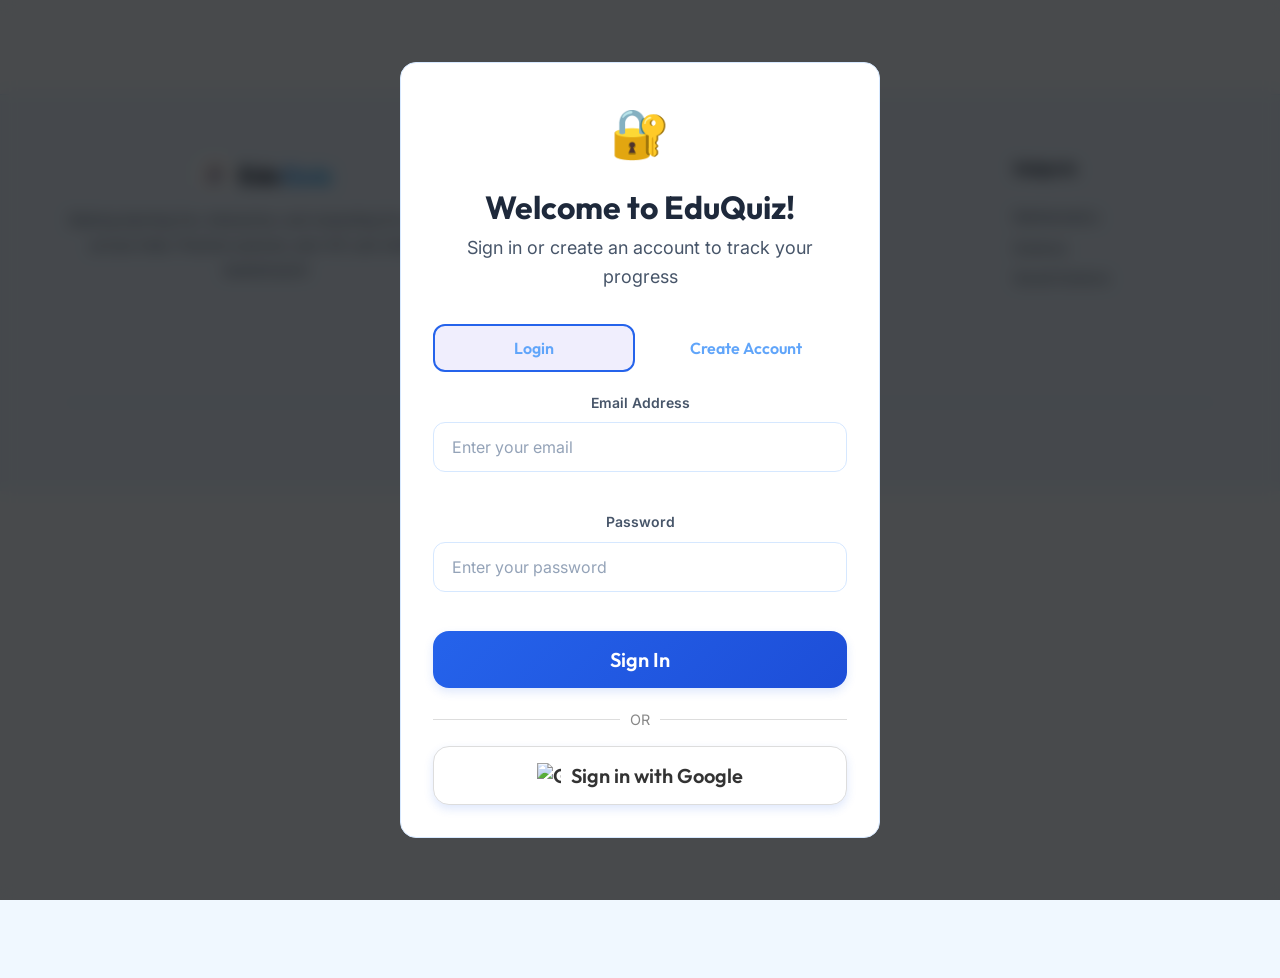
==== commit 29d2292f: "Update XP labels, shift daily challenge toast timing, and update certificate scorecard layout (remov" ====
--- a/index.html
+++ b/index.html
@@ -94,7 +94,7 @@
                     <span class="sound-on"><i data-feather="volume-2"></i></span>
                     <span class="sound-off" style="display:none"><i data-feather="volume-x"></i></span>
                 </button>
-                <div class="nav-xp" id="nav-xp" title="Your XP">
+                <div class="nav-xp" id="nav-xp" title="Lifetime XP">
                     <span class="xp-icon">XP</span>
                     <span class="xp-value" id="nav-xp-value">0</span>
                 </div>
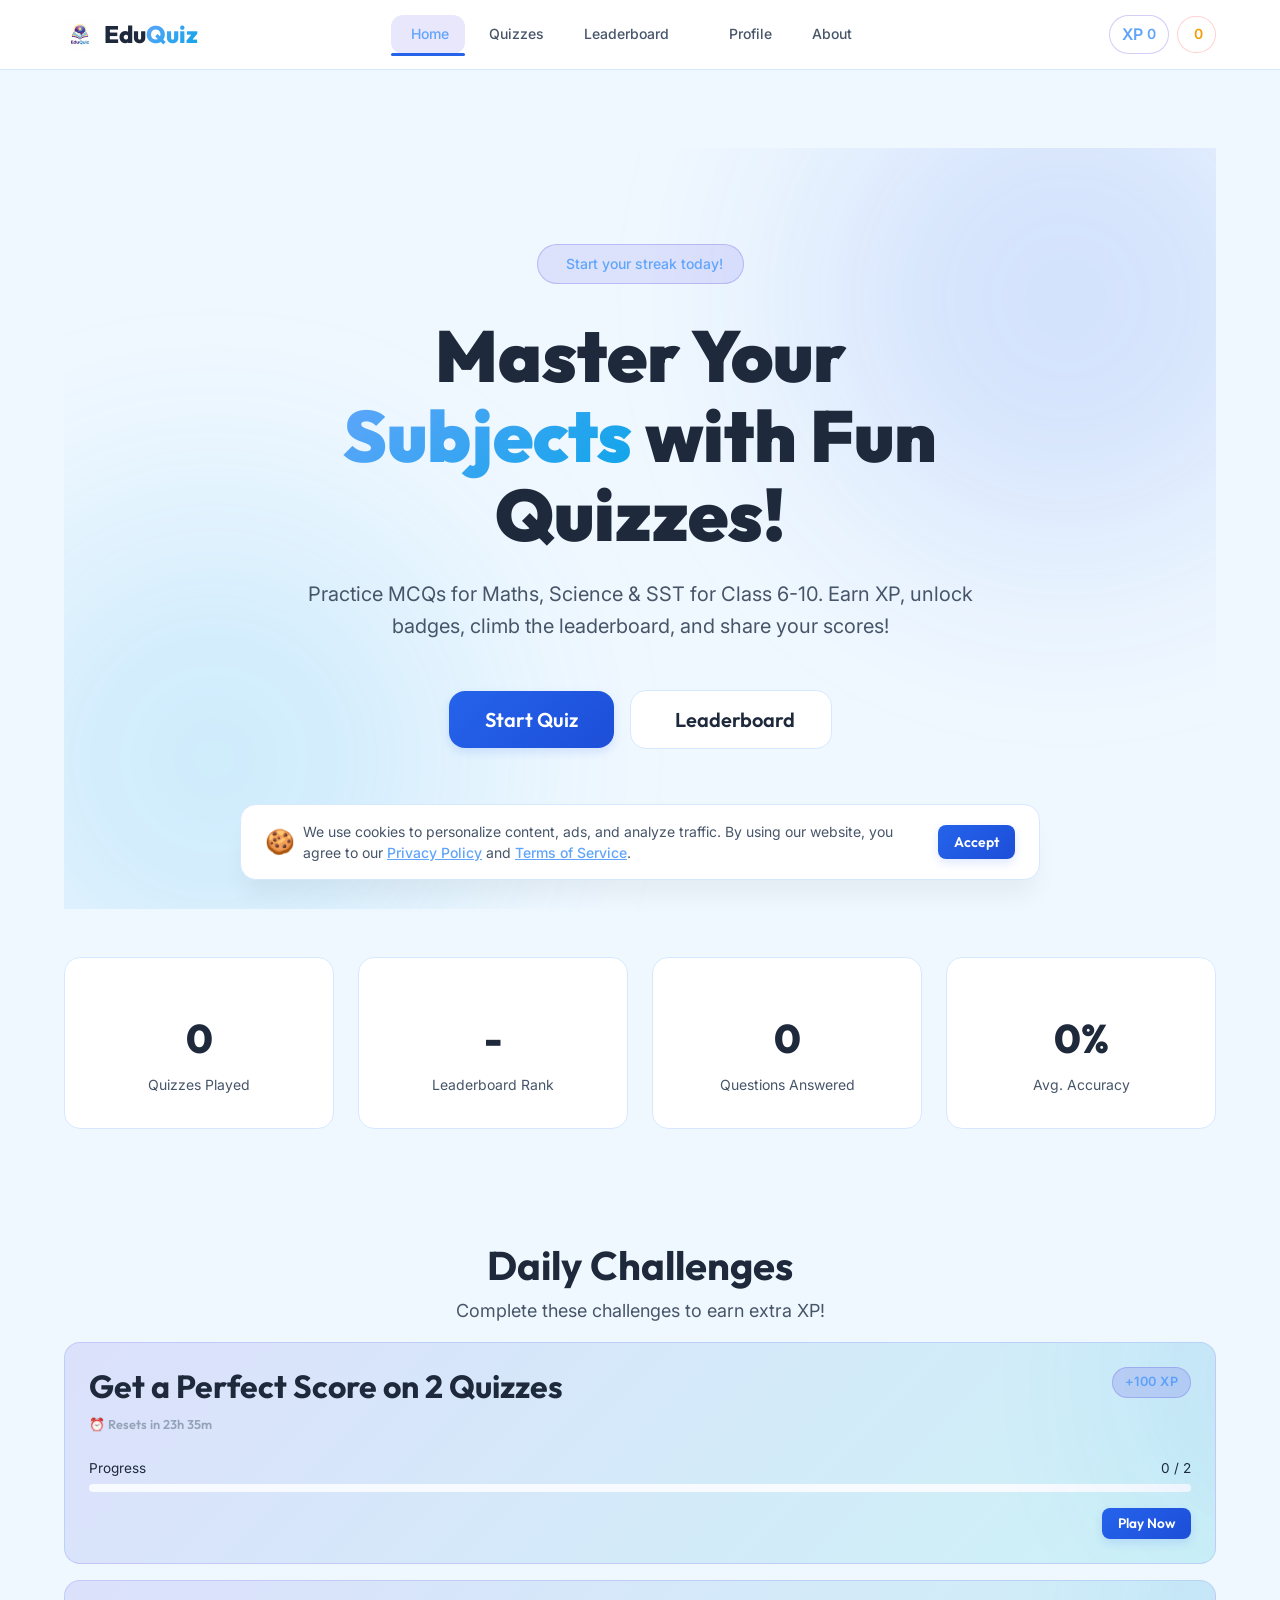
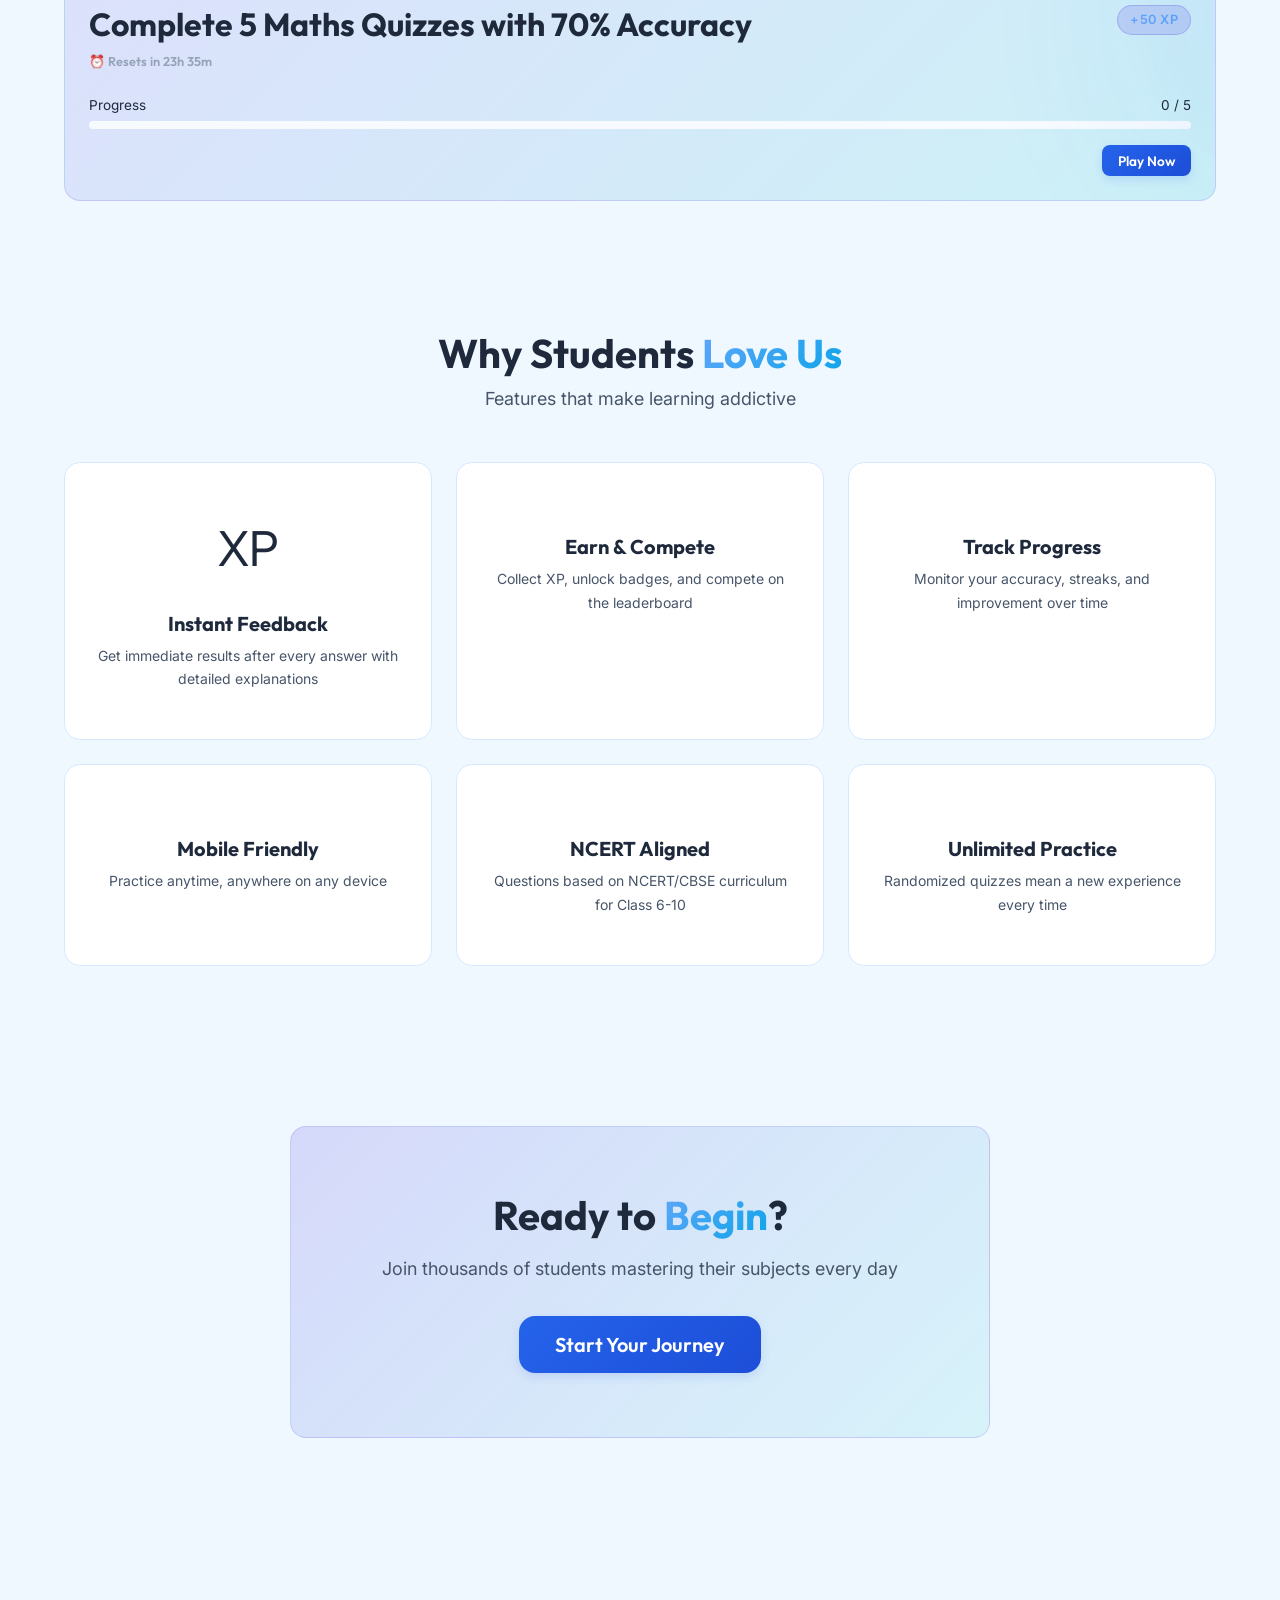
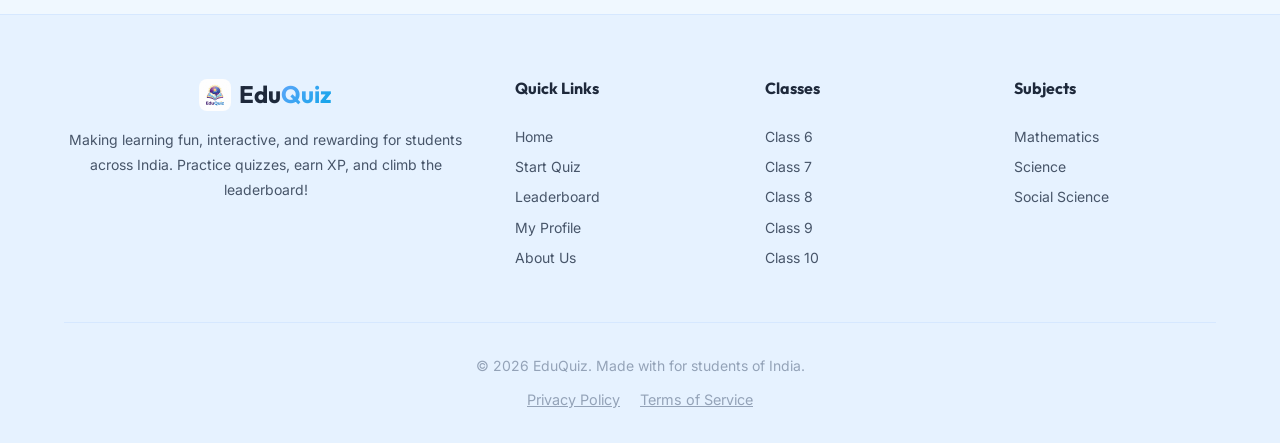
==== commit 379a0ff4: "Fix quiz points bug, wrong answer highlighting, and add transition safeguards" ====
--- a/index.html
+++ b/index.html
@@ -85,7 +85,7 @@
                 <a href="#/profile" class="nav-link" data-route="profile">
                     <span id="nav-profile-avatar" class="nav-icon" style="display:inline-flex; align-items:center; justify-content:center; width:20px; height:20px;"><i data-feather="user"></i></span> Profile
                 </a>
-                <a href="#/about" class="nav-link" data-route="about">
+                <a href="about.html" class="nav-link">
                     <i data-feather="info" class="nav-icon"></i> About
                 </a>
             </div>
@@ -146,7 +146,7 @@
                     <a href="#/class">Start Quiz</a>
                     <a href="#/leaderboard">Leaderboard</a>
                     <a href="#/profile">My Profile</a>
-                    <a href="#/about">About Us</a>
+                    <a href="about.html">About Us</a>
                 </div>
                 <div class="footer-section">
                     <h4>Classes</h4>
@@ -165,6 +165,10 @@
             </div>
             <div class="footer-bottom">
                 <p>&copy; 2026 EduQuiz. Made with <i data-feather="heart" style="width: 14px; height: 14px; vertical-align: middle; color: var(--error);"></i> for students of India.</p>
+                <div class="footer-legal" style="margin-top: 10px; display: flex; gap: 20px; justify-content: center; font-size: 0.9rem;">
+                    <a href="privacy.html" style="text-decoration: underline;">Privacy Policy</a>
+                    <a href="terms.html" style="text-decoration: underline;">Terms of Service</a>
+                </div>
             </div>
         </div>
     </footer>
@@ -283,7 +287,18 @@
     <script src="js/pages/result.js"></script>
     <script src="js/pages/leaderboard.js"></script>
     <script src="js/pages/profile.js"></script>
-    <script src="js/pages/about.js"></script>
     <script src="js/app.js"></script>
+
+    <!-- ===== Cookie Consent Banner ===== -->
+    <div id="cookie-consent-banner" class="cookie-banner" style="display: none;">
+        <div class="cookie-banner-content">
+            <span class="cookie-icon">🍪</span>
+            <p>We use cookies to personalize content, ads, and analyze traffic. By using our website, you agree to our <a href="privacy.html" target="_blank" style="text-decoration: underline; color: var(--primary-light);">Privacy Policy</a> and <a href="terms.html" target="_blank" style="text-decoration: underline; color: var(--primary-light);">Terms of Service</a>.</p>
+        </div>
+        <button id="accept-cookies-btn" class="btn btn-primary btn-sm">Accept</button>
+    </div>
+
+    <!-- ===== Cookie Banner Script ===== -->
+    <script src="js/cookie-banner.js"></script>
 </body>
 </html>
--- a/css/style.css
+++ b/css/style.css
@@ -3263,3 +3263,85 @@
     white-space: nowrap;
     border: 0;
 }
+
+/* ================================================================
+   34. COOKIE CONSENT BANNER
+   ================================================================ */
+.cookie-banner {
+    position: fixed;
+    bottom: -150px; /* Hidden initially */
+    left: 50%;
+    transform: translateX(-50%);
+    width: calc(100% - 40px);
+    max-width: var(--max-width-narrow);
+    background: var(--bg-card);
+    border: 1px solid var(--bg-glass-border);
+    border-radius: var(--radius-lg);
+    box-shadow: var(--shadow-xl);
+    padding: var(--space-md) var(--space-lg);
+    display: flex;
+    align-items: center;
+    justify-content: space-between;
+    gap: var(--space-md);
+    z-index: var(--z-toast); /* Under modals, above page content */
+    transition: bottom 0.4s cubic-bezier(0.16, 1, 0.3, 1);
+}
+
+.cookie-banner.show {
+    bottom: 20px;
+}
+
+.cookie-banner-content {
+    display: flex;
+    align-items: center;
+    gap: var(--space-sm);
+    color: var(--text-secondary);
+    font-size: var(--fs-sm);
+    line-height: 1.5;
+}
+
+.cookie-icon {
+    font-size: var(--fs-xl);
+    flex-shrink: 0;
+}
+
+.cookie-banner-content p {
+    margin: 0;
+}
+
+.cookie-banner-content a {
+    color: var(--primary);
+    text-decoration: underline;
+    font-weight: 500;
+}
+
+.cookie-banner-content a:hover {
+    color: var(--primary-light);
+}
+
+#accept-cookies-btn {
+    flex-shrink: 0;
+}
+
+@media (max-width: 768px) {
+    .cookie-banner {
+        flex-direction: column;
+        align-items: stretch;
+        text-align: center;
+        padding: var(--space-lg);
+        bottom: -250px;
+    }
+    
+    .cookie-banner.show {
+        bottom: 10px;
+        left: 10px;
+        right: 10px;
+        width: auto;
+        transform: none;
+    }
+
+    .cookie-banner-content {
+        flex-direction: column;
+        gap: var(--space-xs);
+    }
+}
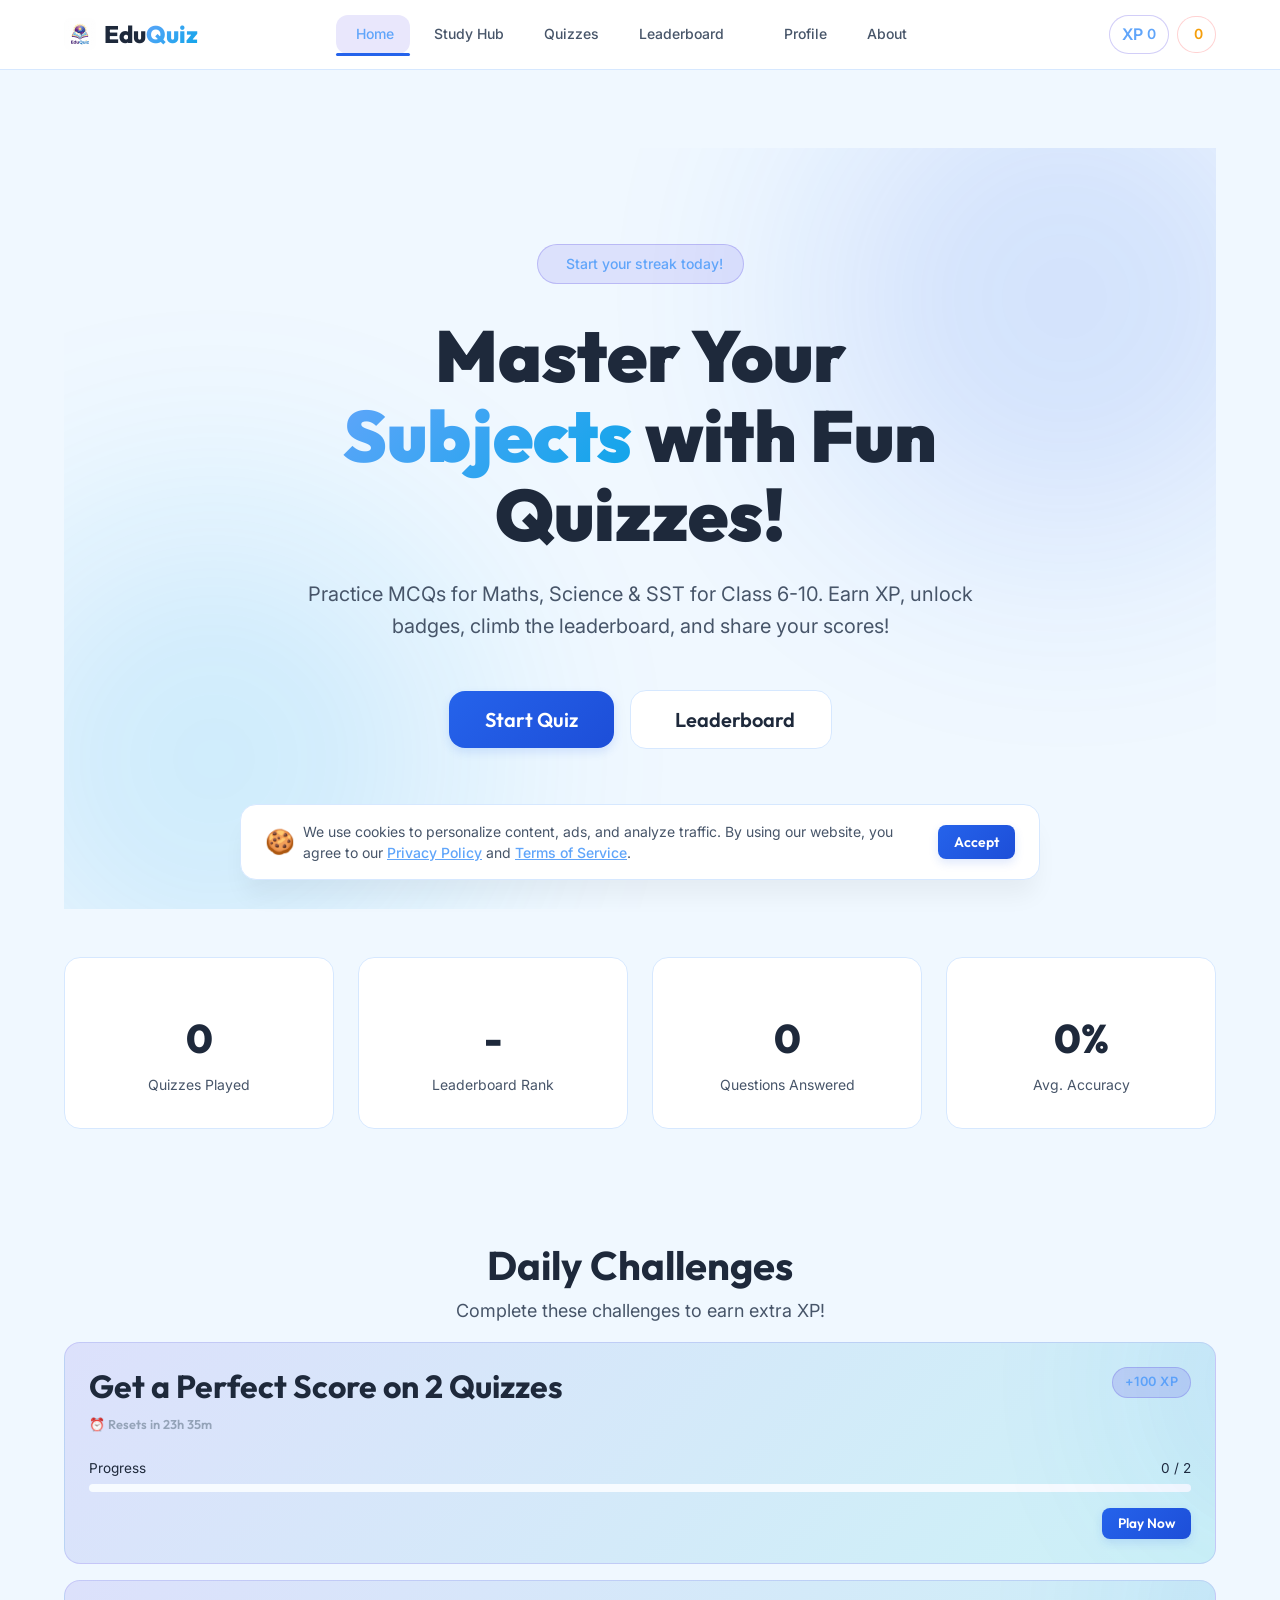
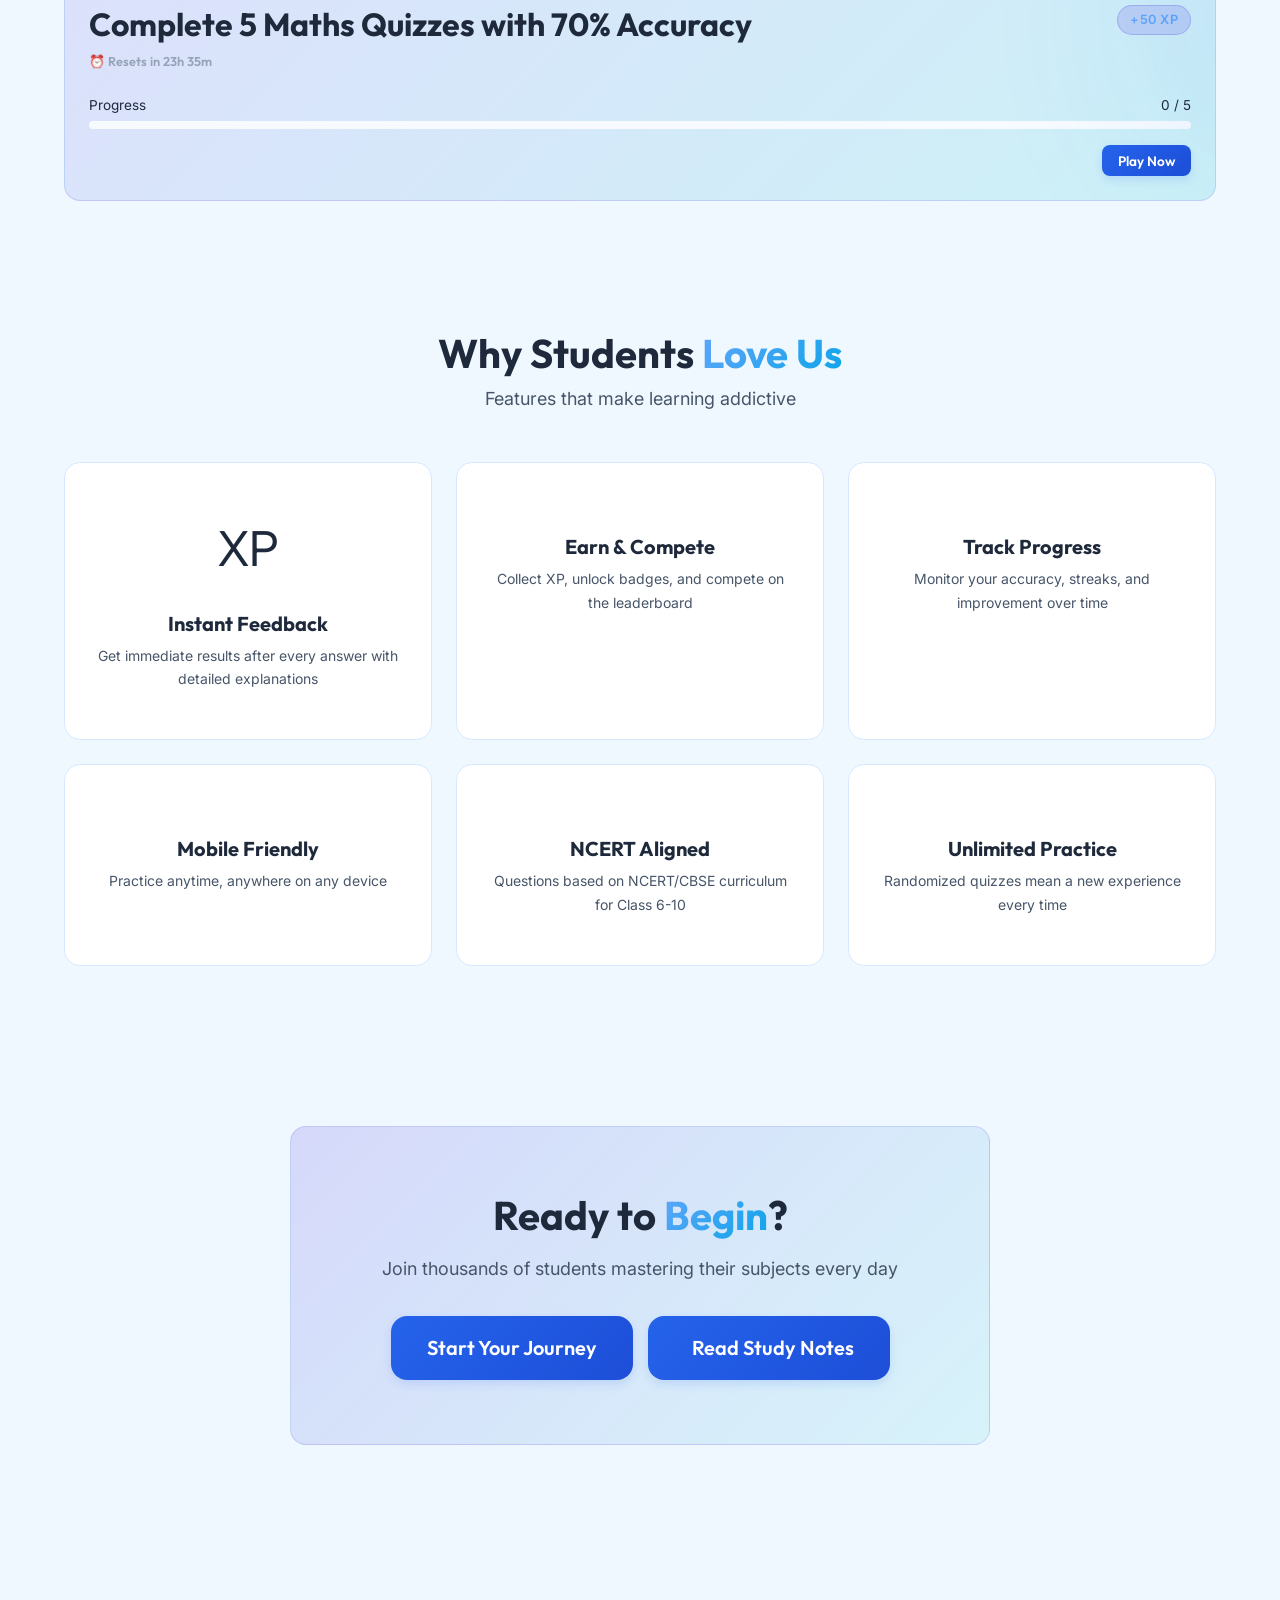
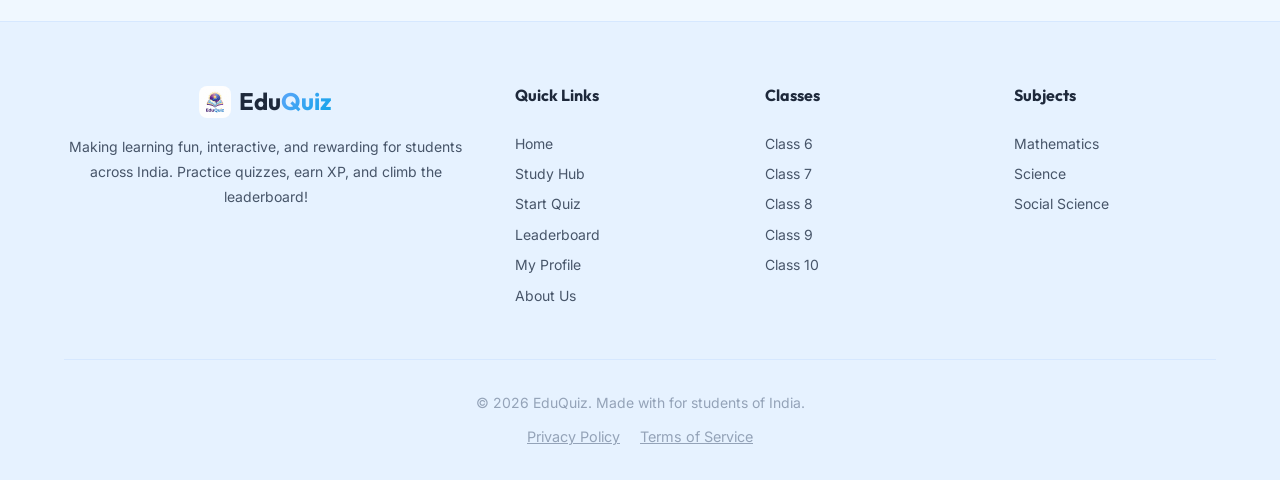
==== commit d74c4a00: "feat: Ads.txt, Study Hub, UI fixes, and Firestore Security Rules" ====
--- a/index.html
+++ b/index.html
@@ -60,6 +60,18 @@
         }
     }
     </script>
+
+    <!-- Google AdSense / AdMob COPPA Compliance (Child-directed) -->
+    <script>
+        window.adsbygoogle = window.adsbygoogle || [];
+        window.adsbygoogle.push({
+            params: {
+                // Uncomment and add your publisher ID when ready
+                // google_ad_client: "ca-pub-XXXXXXXXXXXXXXXX",
+                coppa: "true" 
+            }
+        });
+    </script>
 </head>
 <body>
     <!-- ===== Particle Background Canvas ===== -->
@@ -76,6 +88,9 @@
                 <a href="#/home" class="nav-link active" data-route="home">
                     <i data-feather="home" class="nav-icon"></i> Home
                 </a>
+                <a href="study-hub.html" class="nav-link">
+                    <i data-feather="book-open" class="nav-icon"></i> Study Hub
+                </a>
                 <a href="#/class" class="nav-link" data-route="class">
                     <i data-feather="book" class="nav-icon"></i> Quizzes
                 </a>
@@ -117,6 +132,20 @@
     <!-- ===== Main App Container ===== -->
     <main id="app" class="app-container" role="main">
         <!-- SPA pages are rendered here by the router -->
+        
+        <!-- Static fallback content for SEO crawlers and ad bots -->
+        <div id="crawler-fallback-content" style="position: absolute; opacity: 0; pointer-events: none; z-index: -1;">
+            <h1>EduQuiz — CBSE & NCERT Chapter-wise Practice Quizzes</h1>
+            <p>EduQuiz is a free educational platform designed for students in Class 6, Class 7, Class 8, Class 9, and Class 10. We offer comprehensive practice MCQ quizzes for Mathematics, Science, and Social Science subjects.</p>
+            <h2>Available Classes & Subjects:</h2>
+            <ul>
+                <li>Class 10 Science (Chemical Reactions, Life Processes, Light Reflection)</li>
+                <li>Class 10 Mathematics (Real Numbers, Polynomials, Triangles)</li>
+                <li>Class 9 Science, Class 9 Maths, Class 9 Social Science</li>
+                <li>Class 8, 7, and 6 chapter quizzes</li>
+            </ul>
+        </div>
+
         <div class="page-loading" id="initial-loader">
             <div class="spinner"></div>
             <p>Loading EduQuiz...</p>
@@ -143,6 +172,7 @@
                 <div class="footer-section">
                     <h4>Quick Links</h4>
                     <a href="#/home">Home</a>
+                    <a href="study-hub.html">Study Hub</a>
                     <a href="#/class">Start Quiz</a>
                     <a href="#/leaderboard">Leaderboard</a>
                     <a href="#/profile">My Profile</a>
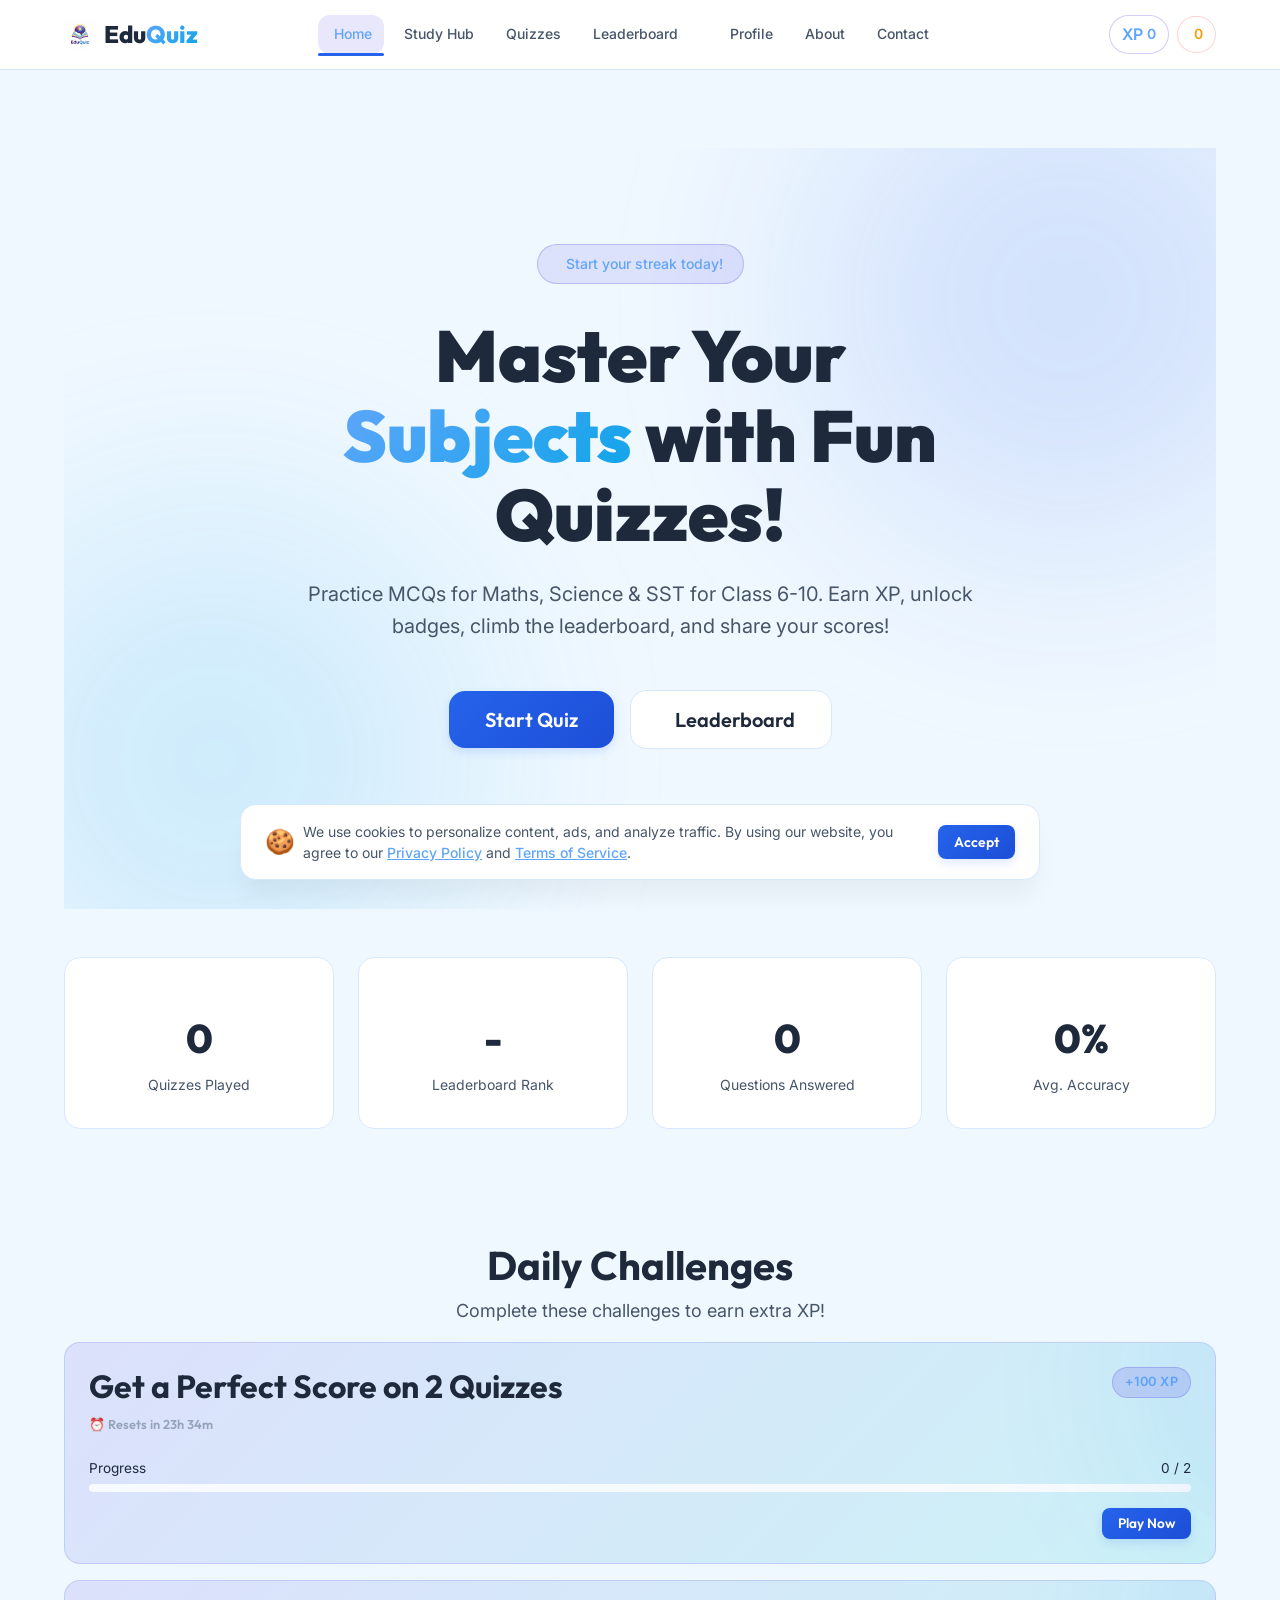
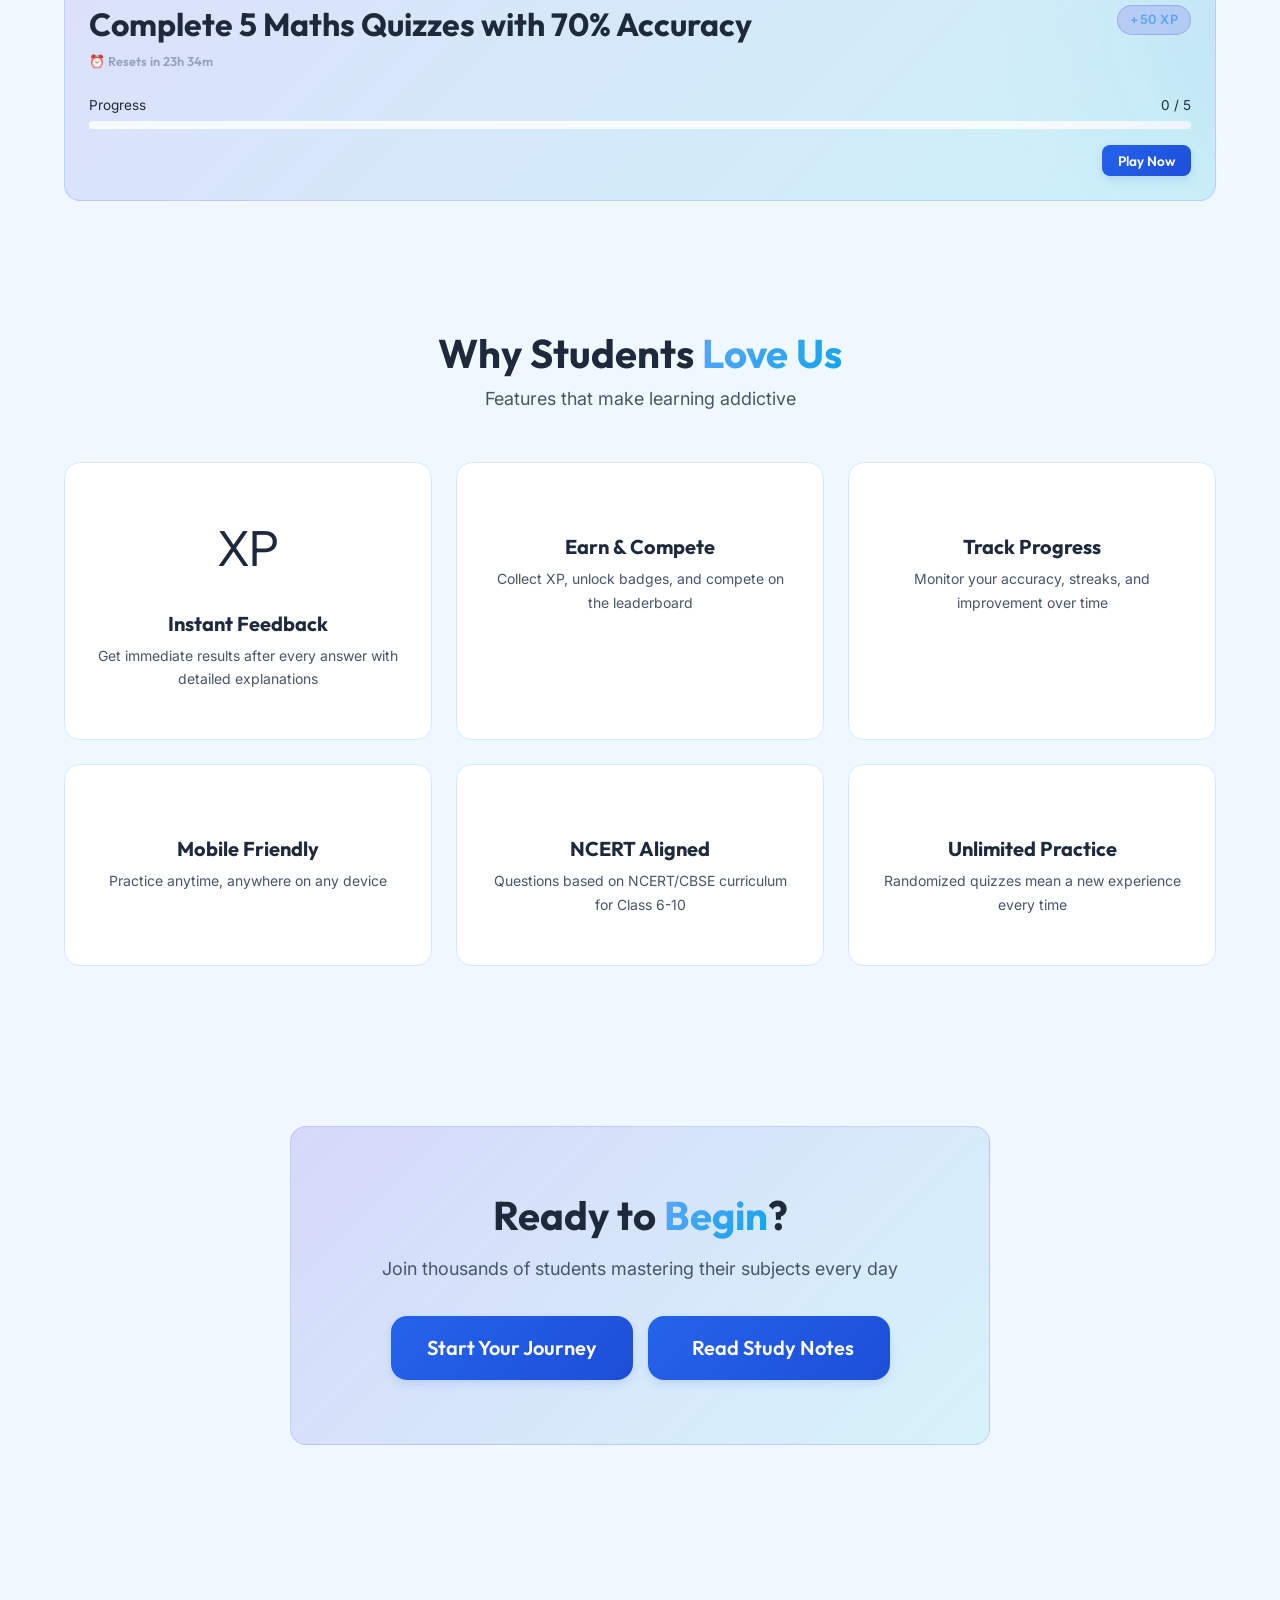
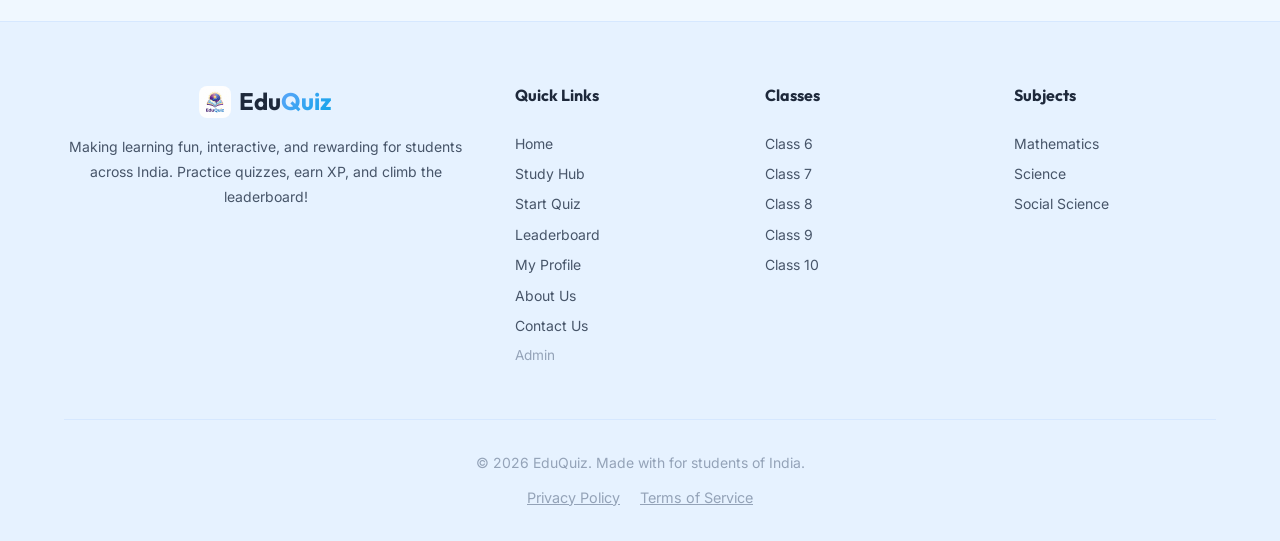
==== commit 0530b1fa: "feat: Add Contact page, Admin dashboard, update footer links, configure SEO and Firebase rules" ====
--- a/index.html
+++ b/index.html
@@ -103,6 +103,9 @@
                 <a href="about.html" class="nav-link">
                     <i data-feather="info" class="nav-icon"></i> About
                 </a>
+                <a href="contact.html" class="nav-link">
+                    <i data-feather="mail" class="nav-icon"></i> Contact
+                </a>
             </div>
             <div class="nav-actions">
                 <button class="sound-toggle" id="sound-toggle" aria-label="Toggle Sound" title="Toggle Sound">
@@ -177,6 +180,8 @@
                     <a href="#/leaderboard">Leaderboard</a>
                     <a href="#/profile">My Profile</a>
                     <a href="about.html">About Us</a>
+                    <a href="contact.html">Contact Us</a>
+                    <a href="admin.html" style="color: var(--text-muted); font-size: 0.85em;">Admin</a>
                 </div>
                 <div class="footer-section">
                     <h4>Classes</h4>
@@ -188,9 +193,9 @@
                 </div>
                 <div class="footer-section">
                     <h4>Subjects</h4>
-                    <a href="#/subjects/class8">Mathematics</a>
-                    <a href="#/subjects/class8">Science</a>
-                    <a href="#/subjects/class8">Social Science</a>
+                    <a href="#/class">Mathematics</a>
+                    <a href="#/class">Science</a>
+                    <a href="#/class">Social Science</a>
                 </div>
             </div>
             <div class="footer-bottom">
--- a/css/style.css
+++ b/css/style.css
@@ -384,13 +384,14 @@
     display: flex;
     align-items: center;
     gap: var(--space-xs);
-    padding: var(--space-sm) var(--space-md);
+    padding: var(--space-sm) 12px;
     border-radius: var(--radius-md);
     font-weight: 500;
     font-size: var(--fs-sm);
     color: var(--text-secondary);
     transition: all var(--transition-base);
     position: relative;
+    white-space: nowrap;
 }
 
 .nav-link:hover {
@@ -415,7 +416,12 @@
 }
 
 .nav-icon {
-    font-size: 1.1rem;
+    font-size: 1rem;
+}
+
+.nav-link svg.feather {
+    width: 18px;
+    height: 18px;
 }
 
 .nav-actions {
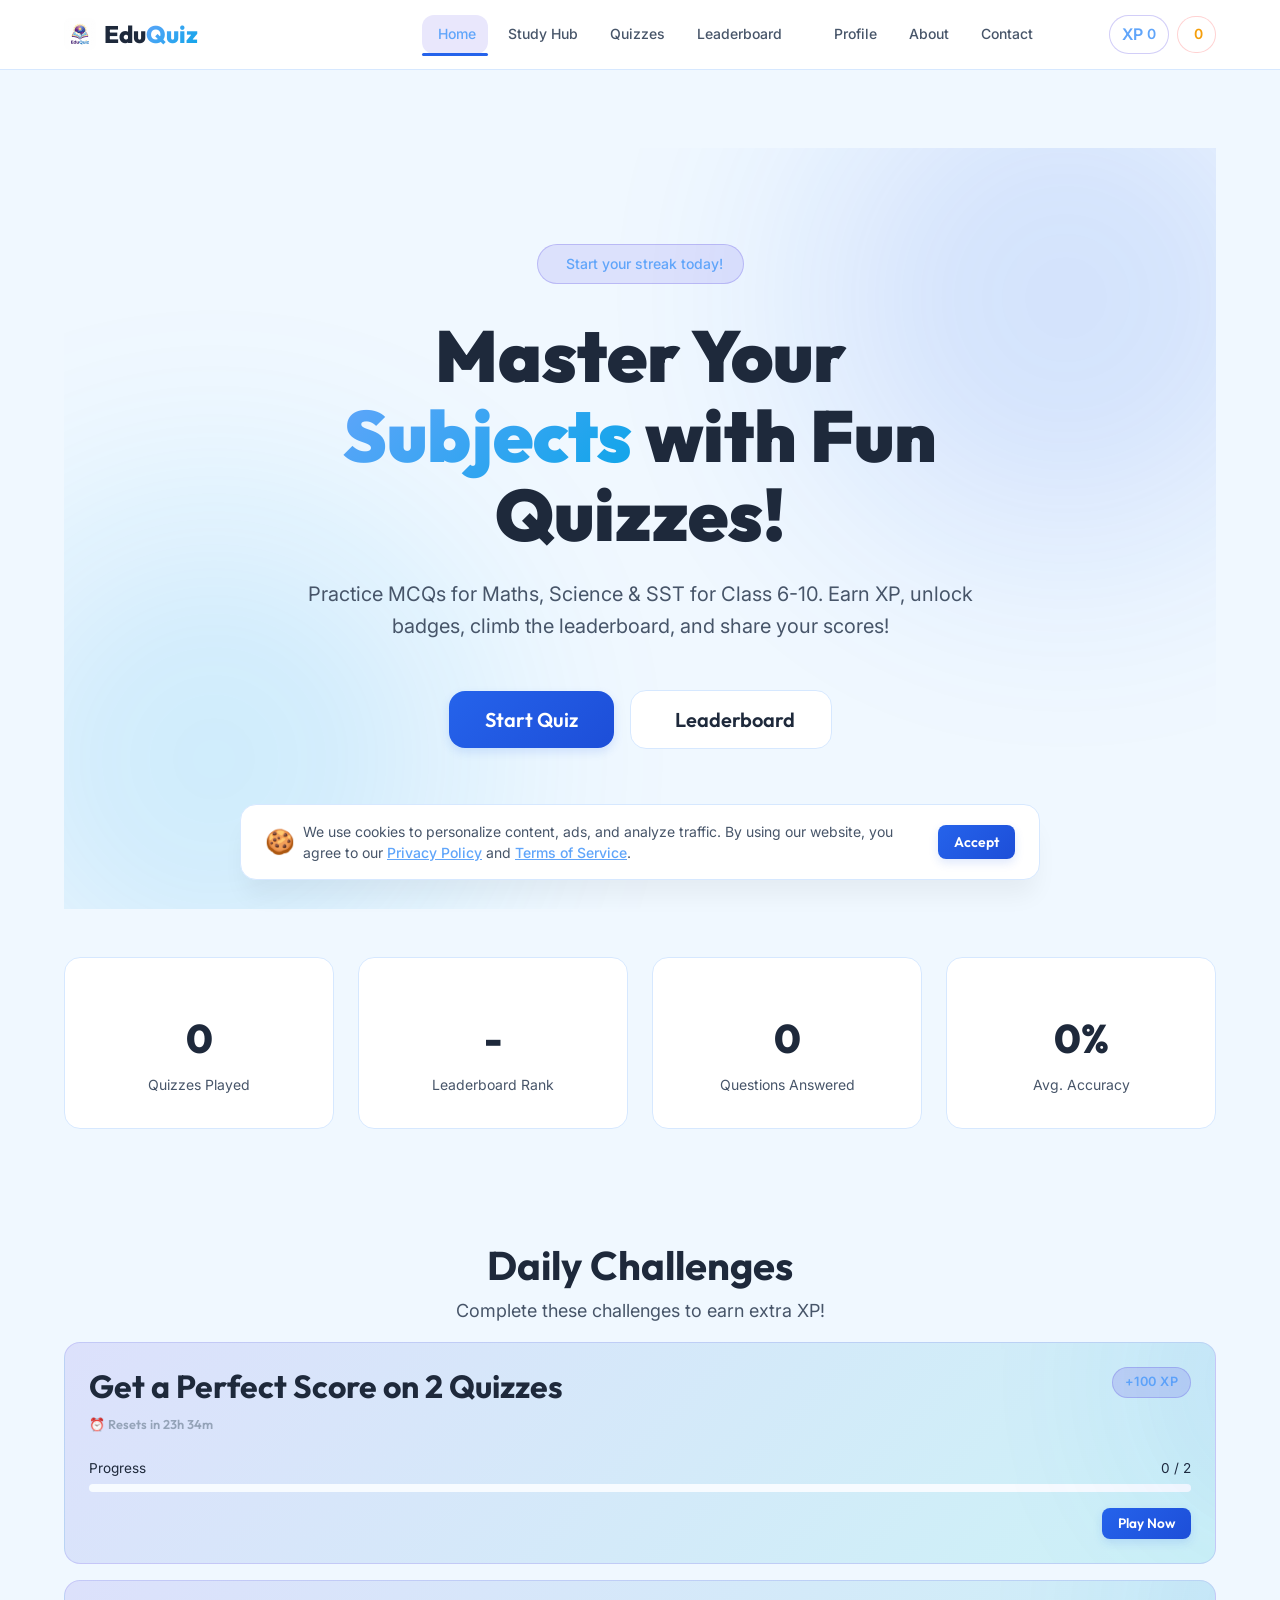
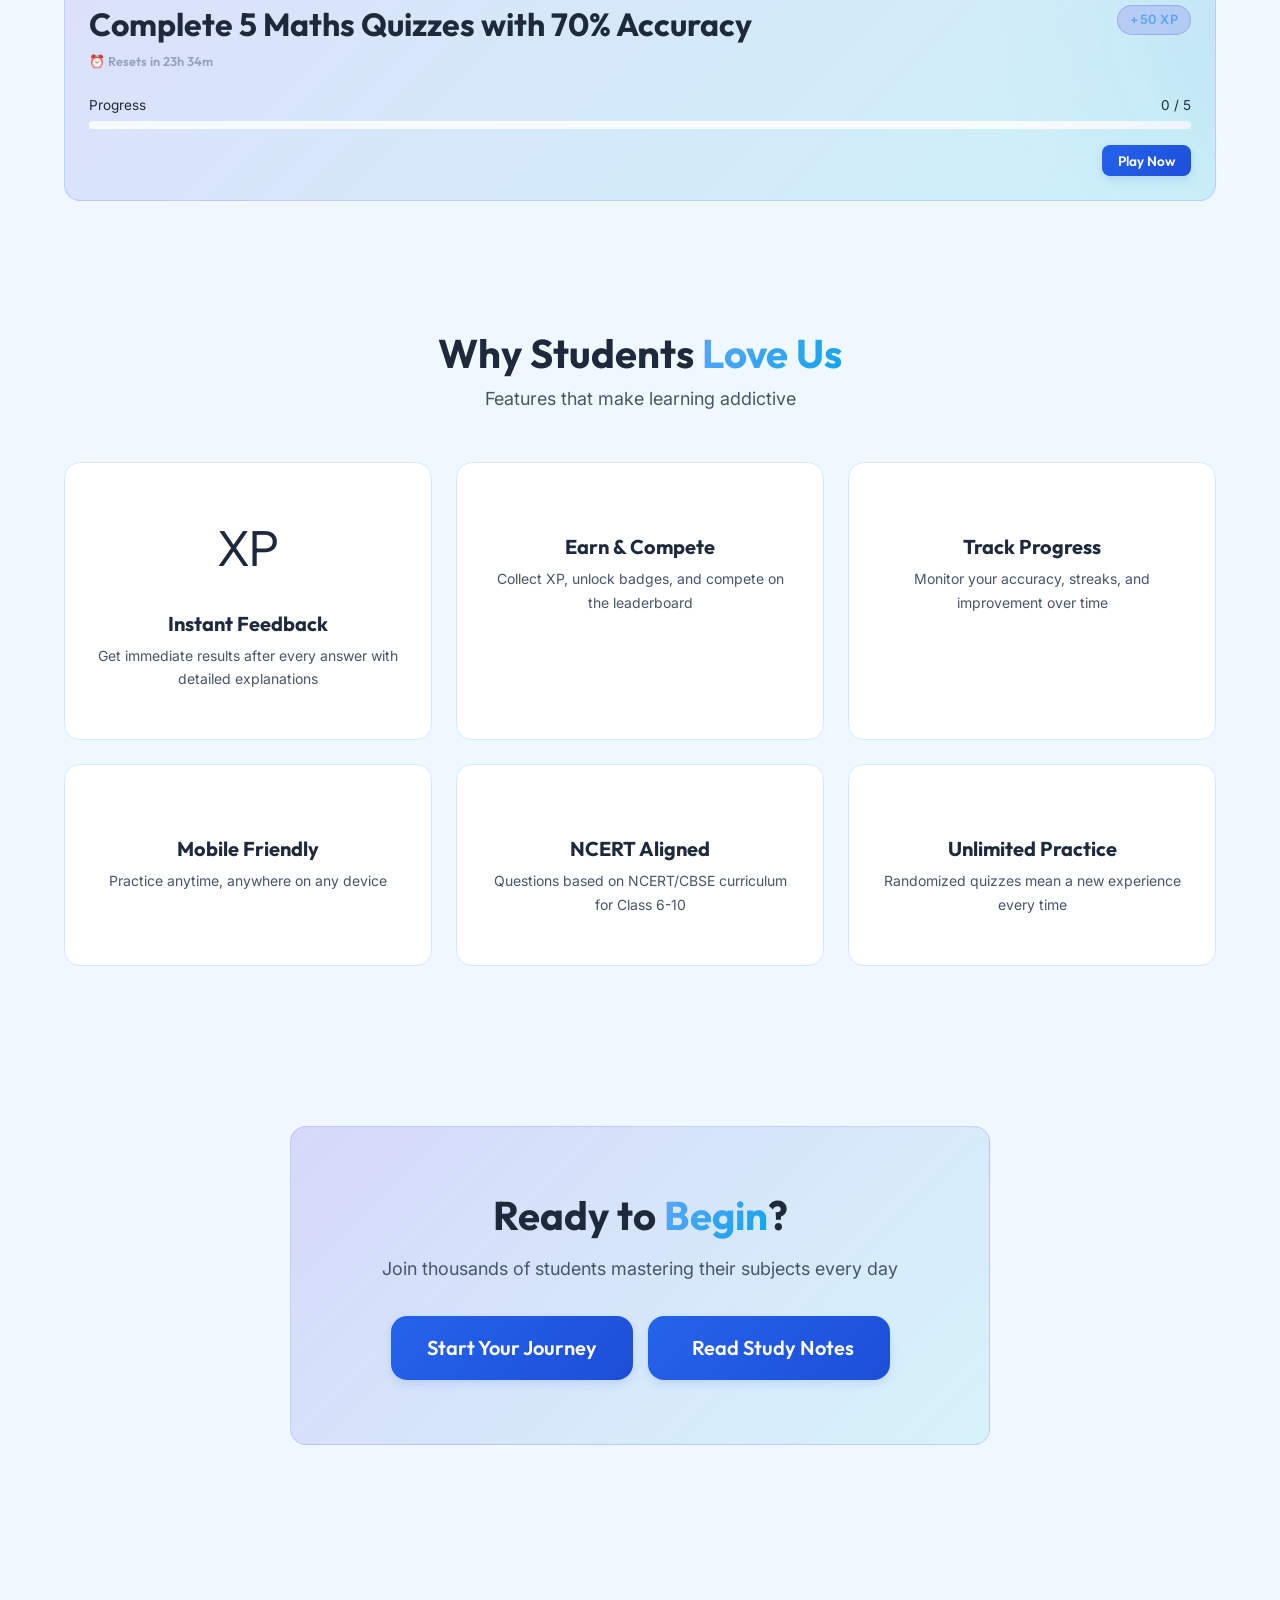
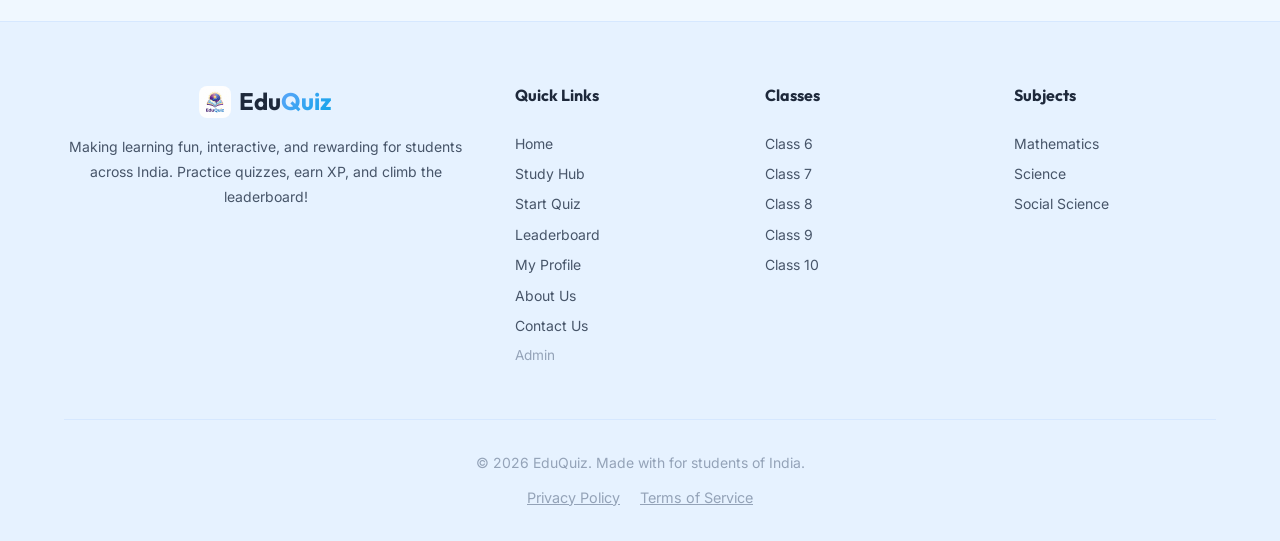
==== commit be7f3a1c: "Update application" ====
--- a/index.html
+++ b/index.html
@@ -31,6 +31,7 @@
 
     <!-- PWA -->
     <link rel="manifest" href="manifest.json">
+    <meta name="mobile-web-app-capable" content="yes">
     <meta name="apple-mobile-web-app-capable" content="yes">
     <meta name="apple-mobile-web-app-status-bar-style" content="default">
 
--- a/css/style.css
+++ b/css/style.css
@@ -378,6 +378,8 @@
 .nav-links {
     display: flex;
     gap: var(--space-xs);
+    margin-left: auto;
+    margin-right: var(--space-md);
 }
 
 .nav-link {
